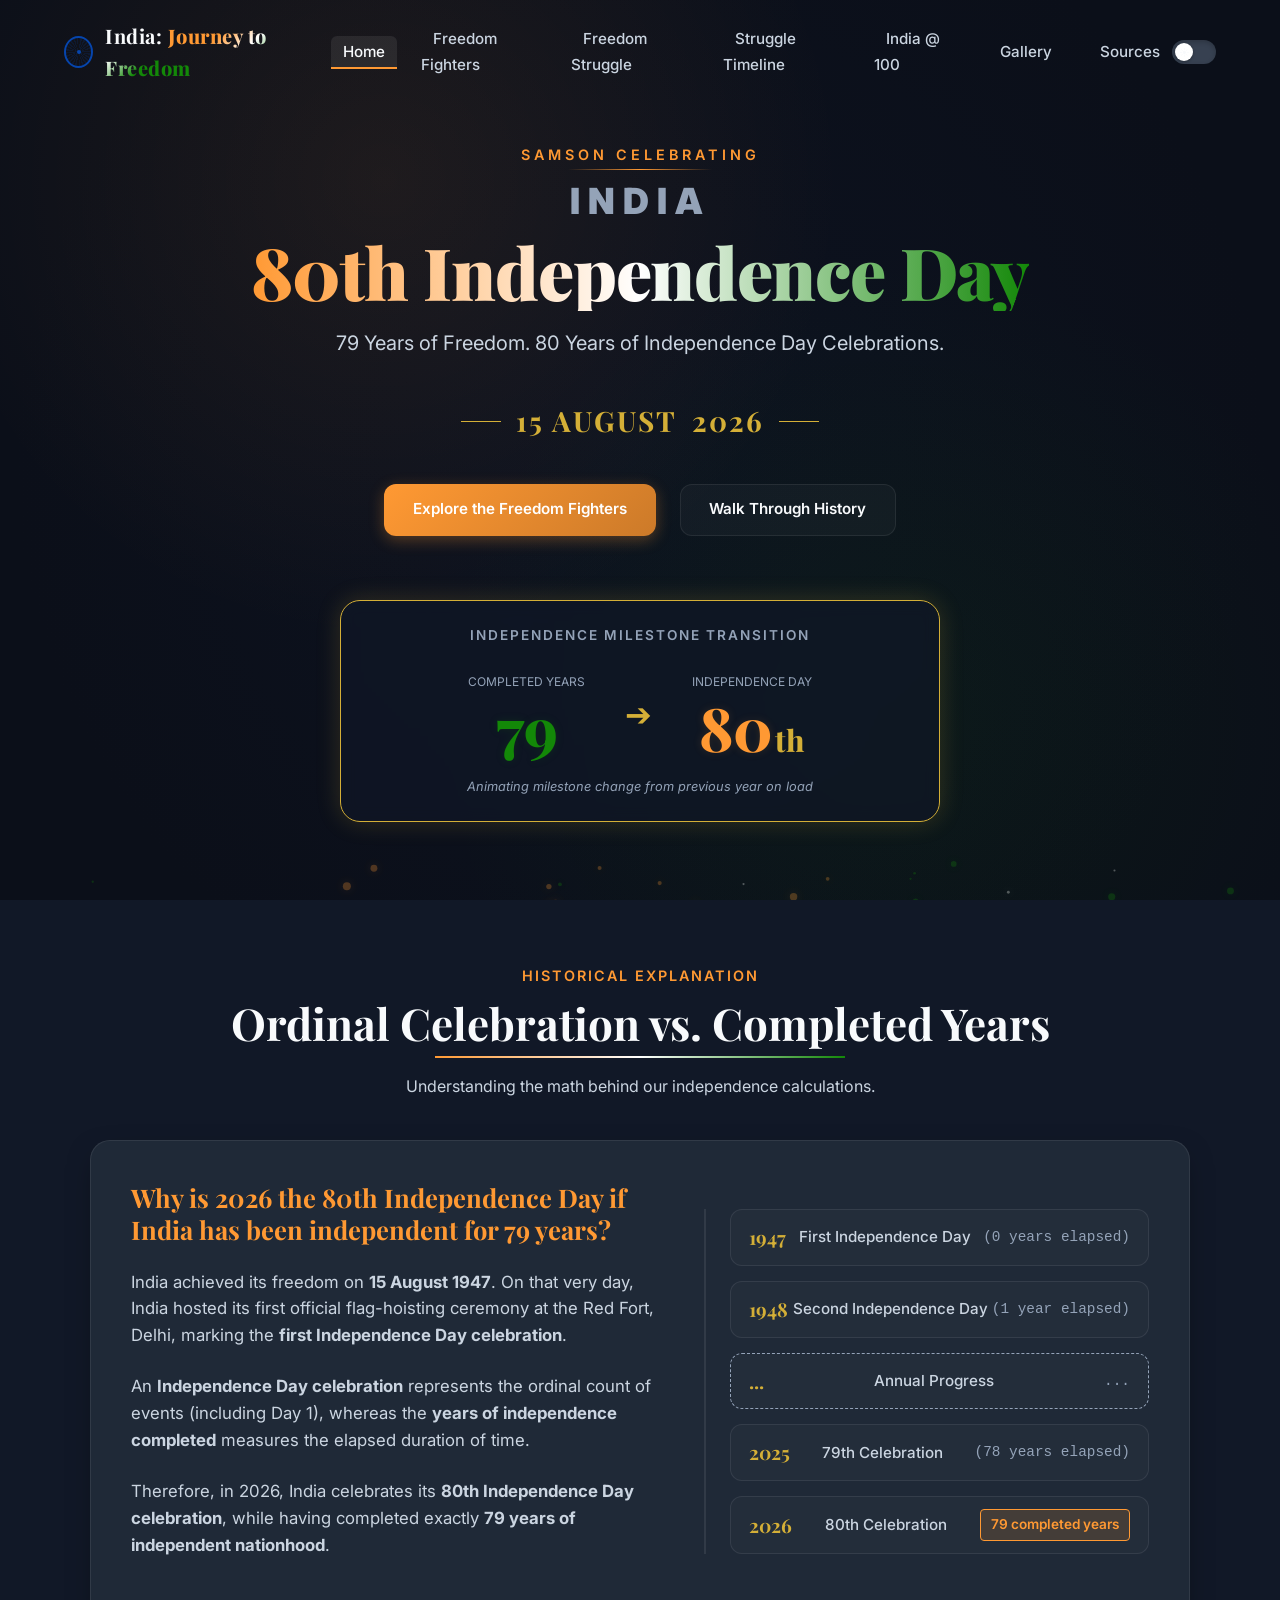
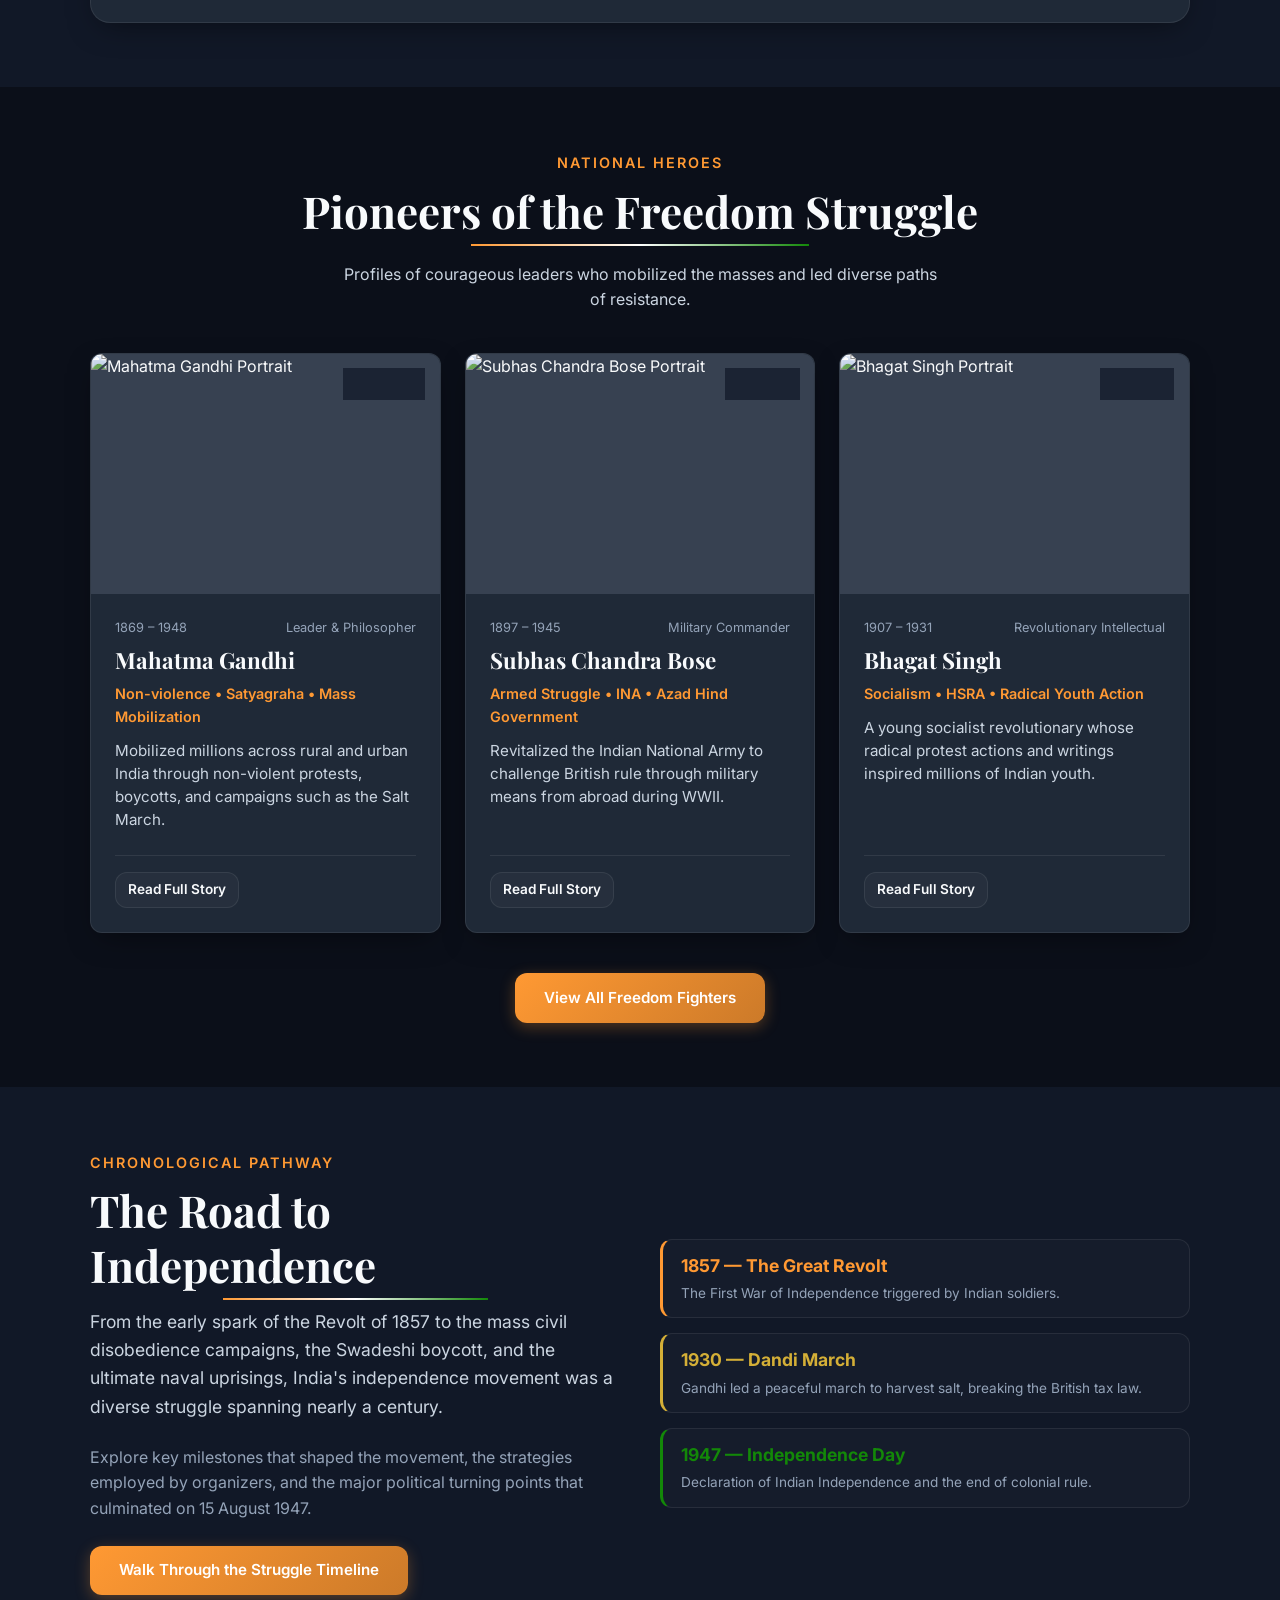
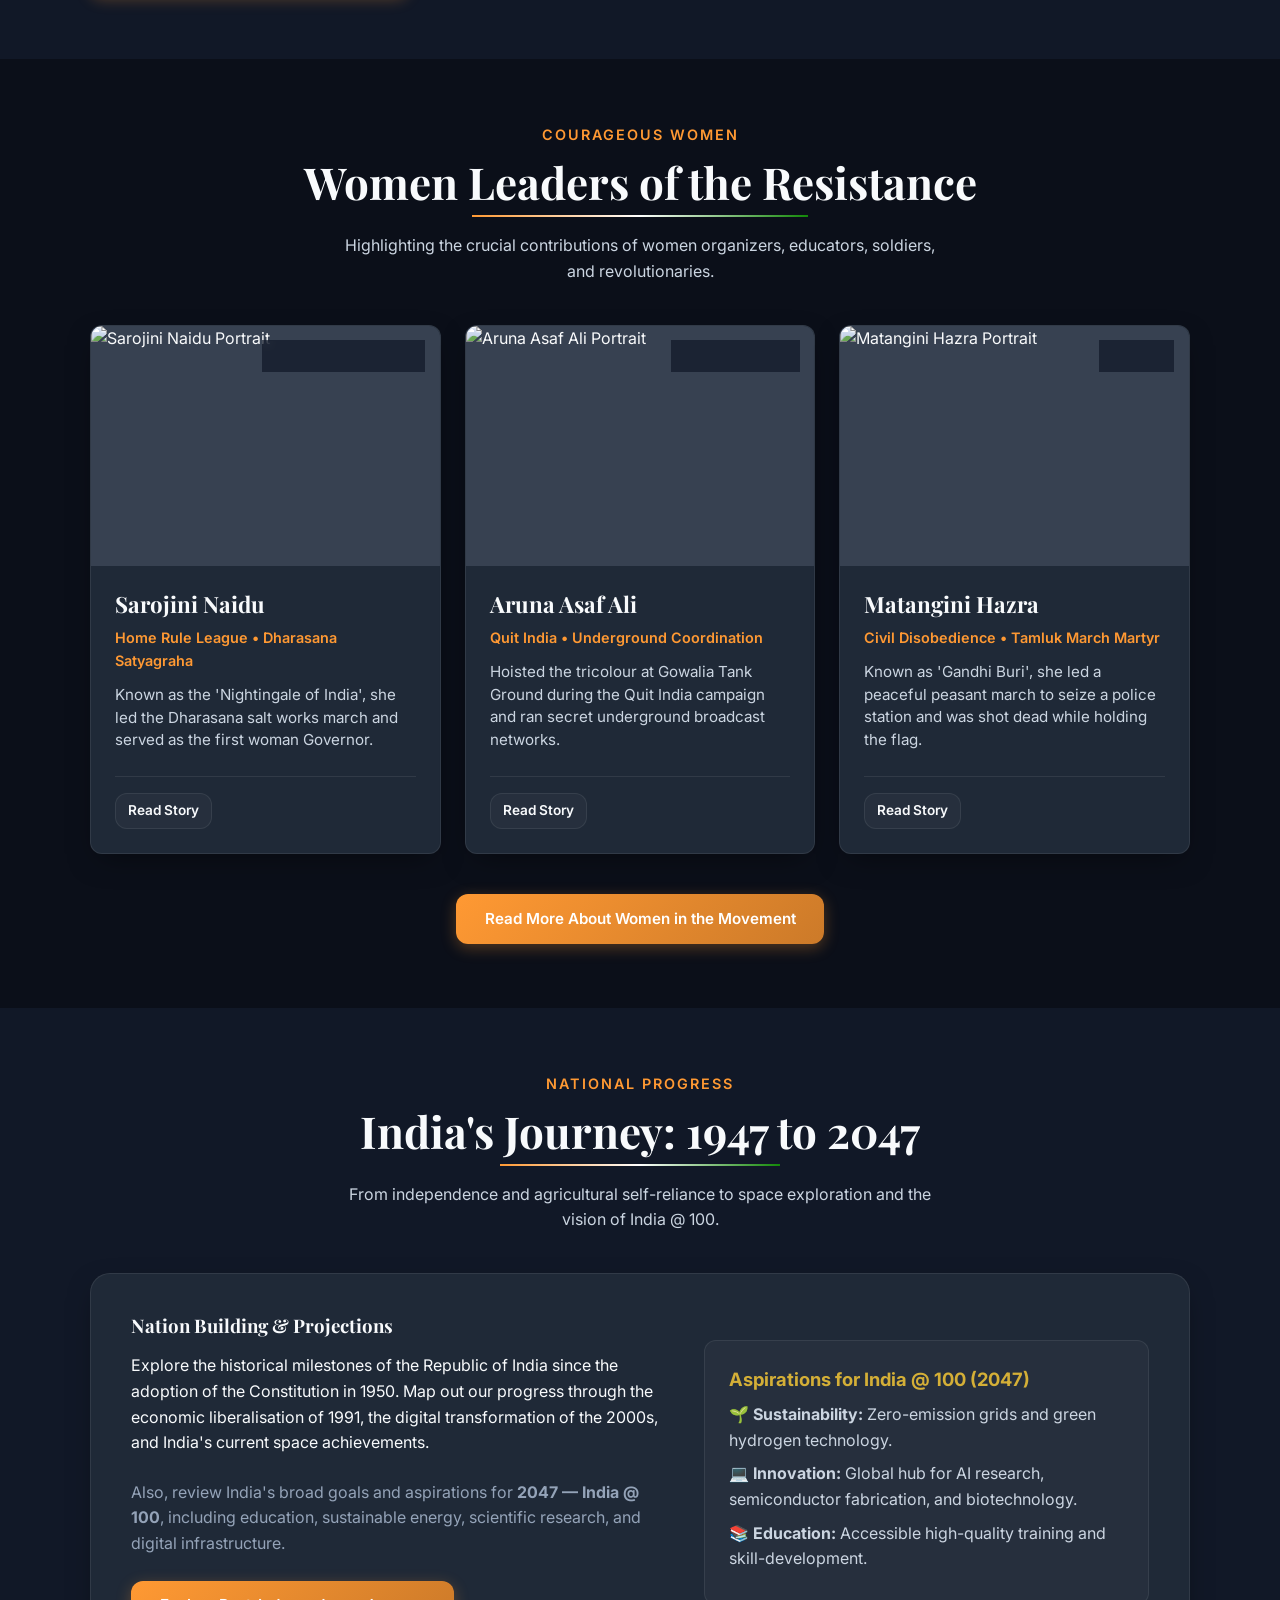
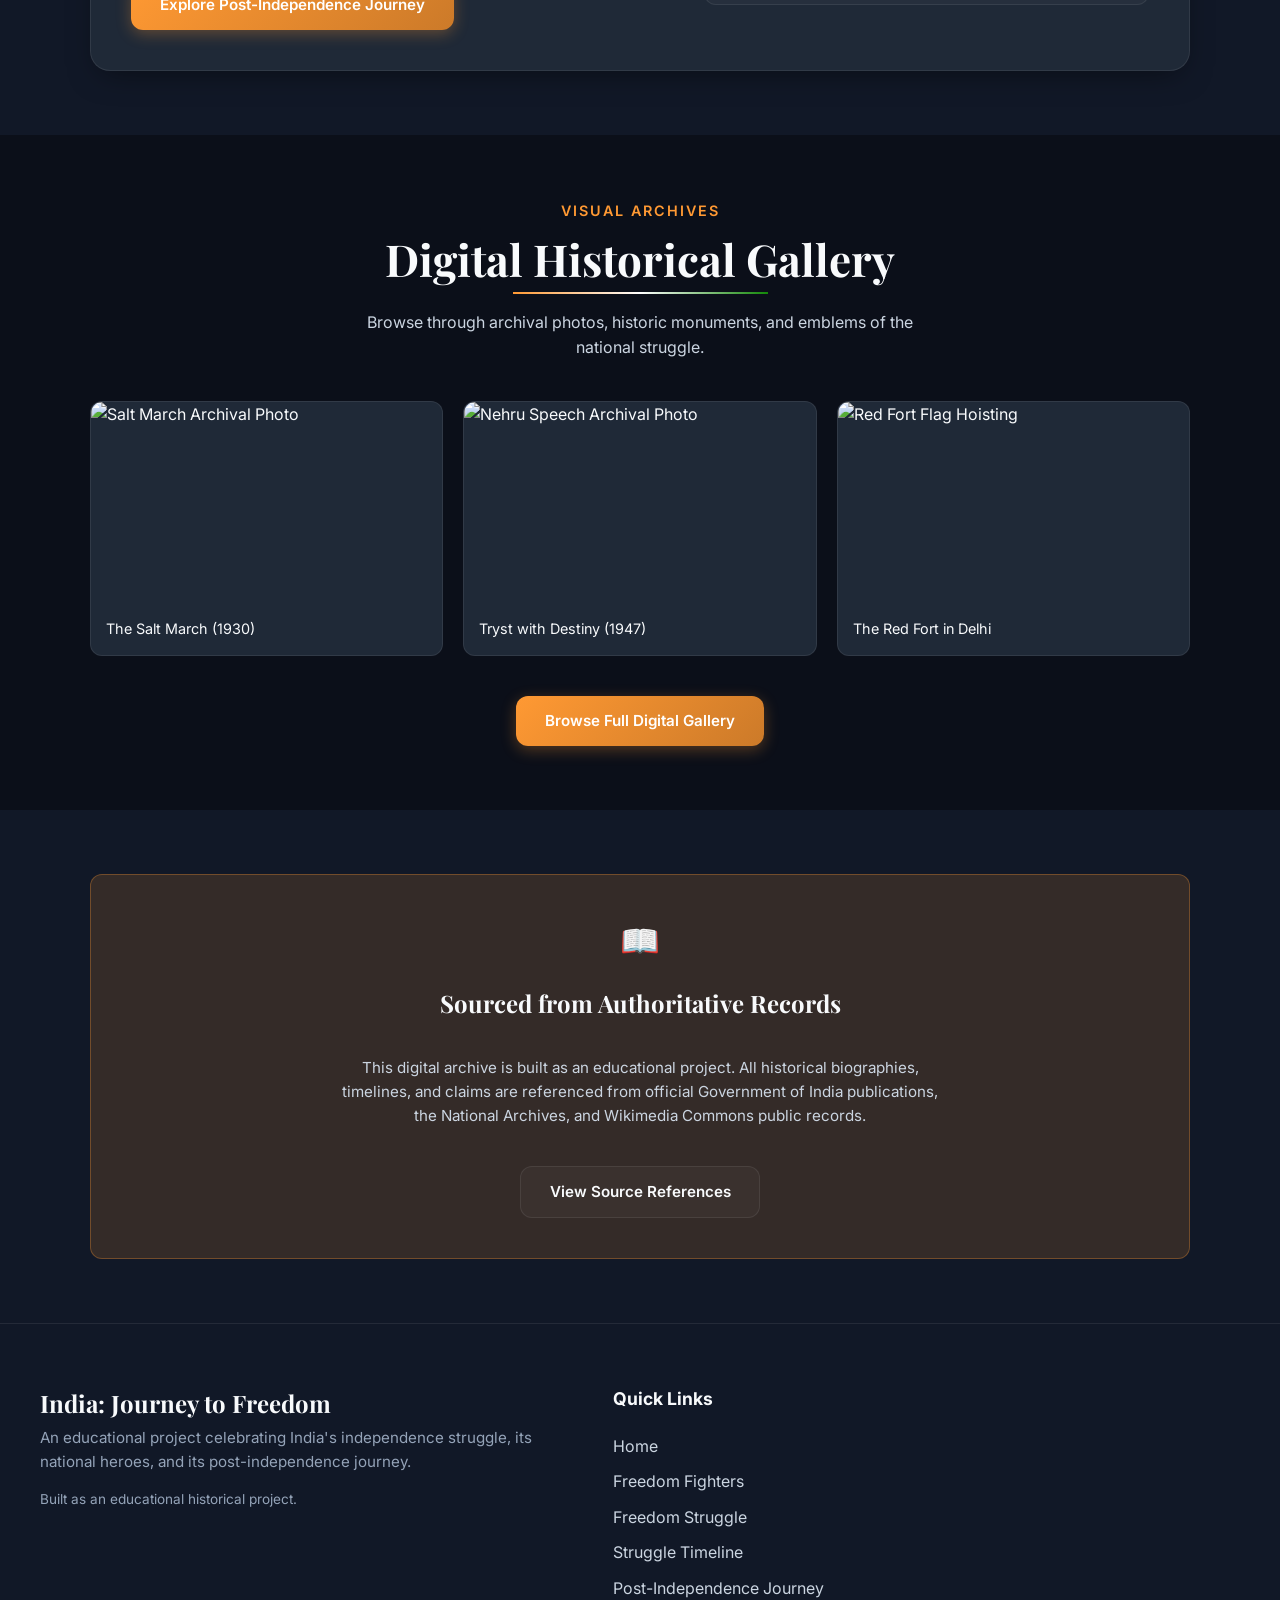
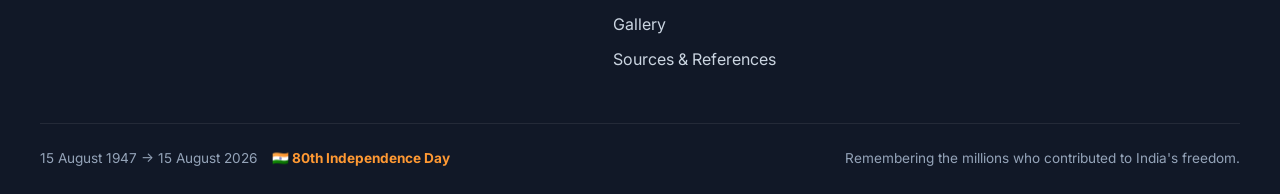
==== index.html @ c6843494 "Add files via upload" ====
<!DOCTYPE html>
<html lang="en">
<head>
  <meta charset="UTF-8">
  <meta name="viewport" content="width=device-width, initial-scale=1.0">
  <meta name="referrer" content="no-referrer">
  <title>India's <span class="dynamic-celebration">80th</span> Independence Day 2026 | Freedom Fighters & Struggle</title>
  <meta name="description" content="Explore India's journey to independence, the freedom fighters who contributed to the movement, major historical events, and India's journey from 1947 to 2026.">
  
  <!-- Open Graph / Facebook -->
  <meta property="og:type" content="website">
  <meta property="og:title" content="India's Journey to Freedom — 80th Independence Day">
  <meta property="og:description" content="An educational historical archive celebrating India's 80th Independence Day and documenting the freedom struggle.">
  <meta property="og:url" content="https://example.com/80th-ind/">
  <meta property="og:image" content="https://upload.wikimedia.org/wikipedia/commons/1/17/Ashoka_Chakra.svg">

  <!-- Twitter -->
  <meta property="twitter:card" content="summary_large_image">
  <meta property="twitter:title" content="India's Journey to Freedom — 80th Independence Day">
  <meta property="twitter:description" content="An educational historical archive celebrating India's 80th Independence Day and documenting the freedom struggle.">

  <!-- Canonical URL Placeholder -->
  <link rel="canonical" href="https://example.com/80th-ind/">

  <!-- Stylesheets -->
  <link rel="stylesheet" href="css/style.css">
  <link rel="stylesheet" href="css/responsive.css">
  
  <!-- Fonts -->
  <link rel="preconnect" href="https://fonts.googleapis.com">
  <link rel="preconnect" href="https://fonts.gstatic.com" crossorigin>
  <link href="https://fonts.googleapis.com/css2?family=Inter:wght@400;500;600;700;800&family=Playfair+Display:ital,wght@0,700;0,800;1,600&display=swap" rel="stylesheet">
</head>
<body>

  <!-- Scroll Progress Indicator -->
  <div id="scroll-progress-bar" aria-hidden="true"></div>

  <!-- Header Navigation -->
  <header id="main-header">
    <div class="nav-container">
      <a href="index.html" class="logo" aria-label="India Journey to Freedom Home">
        <div class="ashoka-chakra-logo" aria-hidden="true"></div>
        <div class="logo-text">India: <span>Journey to Freedom</span></div>
      </a>
      
      <nav aria-label="Primary Navigation">
        <ul class="nav-links">
          <li><a href="index.html" class="active">Home</a></li>
          <li><a href="freedom-fighters.html">Freedom Fighters</a></li>
          <li><a href="freedom-struggle.html">Freedom Struggle</a></li>
          <li><a href="timeline.html">Struggle Timeline</a></li>
          <li><a href="india-journey.html">India @ 100</a></li>
          <li><a href="gallery.html">Gallery</a></li>
          <li><a href="sources.html">Sources</a></li>
        </ul>
      </nav>
      
      <div class="nav-controls">
        <!-- Theme Toggle Button -->
        <button class="theme-toggle-btn" id="theme-toggle" aria-label="Toggle dark/light theme" role="switch" aria-checked="false">
          <div class="theme-toggle-knob" aria-hidden="true">☀️</div>
        </button>
        <!-- Mobile Menu Button -->
        <button class="hamburger-btn" id="mobile-menu-btn" aria-label="Toggle navigation menu" aria-expanded="false" aria-controls="main-navigation">
          ☰
        </button>
      </div>
    </div>
  </header>

  <!-- Hero Section -->
  <section class="hero" aria-labelledby="hero-title-main">
    <canvas id="particle-canvas" aria-hidden="true"></canvas>
    <div class="hero-overlay" aria-hidden="true"></div>
    <div class="hero-content">
      <span class="hero-tag">Samson Celebrating</span>
      <h1 class="hero-title" id="hero-title-main">
        <span class="title-top">INDIA</span>
        <span class="title-accent"><span class="dynamic-celebration">80th</span> Independence Day</span>
      </h1>
      <p class="hero-subtitle">
        <span class="dynamic-completed">79</span> Years of Freedom. <span class="dynamic-celebration-raw">80</span> Years of Independence Day Celebrations.
      </p>
      <div class="hero-date">15 AUGUST <span class="dynamic-year">2026</span></div>
      
      <div class="hero-ctas">
        <a href="freedom-fighters.html" class="btn btn-primary" id="cta-fighters">Explore the Freedom Fighters</a>
        <a href="timeline.html" class="btn btn-secondary" id="cta-history">Walk Through History</a>
      </div>

      <!-- Milestone Transition Effect Card -->
      <div class="transition-container" aria-live="polite">
        <div class="transition-title">Independence Milestone Transition</div>
        <div class="transition-flex">
          <div class="transition-side">
            <span class="transition-label">Completed Years</span>
            <div class="transition-number-wrap">
              <span class="transition-num" id="anim-completed">0</span>
            </div>
          </div>
          <div class="transition-arrow" aria-hidden="true">➔</div>
          <div class="transition-side">
            <span class="transition-label">Independence Day</span>
            <div class="transition-number-wrap">
              <span class="transition-num" id="anim-celebration">0</span><span class="transition-suffix">th</span>
            </div>
          </div>
        </div>
        <p class="transition-desc-small">Animating milestone change from previous year on load</p>
      </div>
    </div>
  </section>

  <!-- 1. Explanation Card Section -->
  <section class="section" aria-labelledby="explanation-title" style="background-color: var(--bg-secondary);">
    <div class="section-container">
      <div class="section-title-wrap">
        <span class="section-subtitle">Historical Explanation</span>
        <h2 class="section-title" id="explanation-title">Ordinal Celebration vs. Completed Years</h2>
        <p class="section-desc">Understanding the math behind our independence calculations.</p>
      </div>

      <div class="explanation-card">
        <div class="explanation-text">
          <h3>Why is <span class="dynamic-year">2026</span> the <span class="dynamic-celebration">80th</span> Independence Day if India has been independent for <span class="dynamic-completed">79</span> years?</h3>
          <p>
            India achieved its freedom on <strong>15 August 1947</strong>. On that very day, India hosted its first official flag-hoisting ceremony at the Red Fort, Delhi, marking the <strong>first Independence Day celebration</strong>.
          </p>
          <p>
            An <strong>Independence Day celebration</strong> represents the ordinal count of events (including Day 1), whereas the <strong>years of independence completed</strong> measures the elapsed duration of time.
          </p>
          <p>
            Therefore, in <span class="dynamic-year">2026</span>, India celebrates its <strong class="text-saffron"><span class="dynamic-celebration">80th</span> Independence Day celebration</strong>, while having completed exactly <strong class="text-green"><span class="dynamic-completed">79</span> years of independent nationhood</strong>.
          </p>
        </div>
        
        <div class="explanation-math-grid" aria-label="Chronology of Year Calculations">
          <div class="math-item">
            <span class="math-year">1947</span>
            <span class="math-label">First Independence Day</span>
            <span class="math-eq">(0 years elapsed)</span>
          </div>
          <div class="math-item">
            <span class="math-year">1948</span>
            <span class="math-label">Second Independence Day</span>
            <span class="math-eq">(1 year elapsed)</span>
          </div>
          <div class="math-item" style="border-style: dashed; border-color: var(--text-muted); opacity: 0.7;">
            <span class="math-year">...</span>
            <span class="math-label">Annual Progress</span>
            <span class="math-eq">...</span>
          </div>
          <div class="math-item">
            <span class="math-year">2025</span>
            <span class="math-label">79th Celebration</span>
            <span class="math-eq">(78 years elapsed)</span>
          </div>
          <div class="math-item">
            <span class="math-year">2026</span>
            <span class="math-label">80th Celebration</span>
            <span class="dynamic-calc-badge"><span class="dynamic-completed">79</span> completed years</span>
          </div>
        </div>
      </div>
    </div>
  </section>

  <!-- 2. Freedom Fighters Preview Section -->
  <section class="section" aria-labelledby="fighters-preview-title">
    <div class="section-container">
      <div class="section-title-wrap">
        <span class="section-subtitle">National Heroes</span>
        <h2 class="section-title" id="fighters-preview-title">Pioneers of the Freedom Struggle</h2>
        <p class="section-desc">Profiles of courageous leaders who mobilized the masses and led diverse paths of resistance.</p>
      </div>

      <!-- Preview Grid (Mahatma Gandhi, Subhas Chandra Bose, Bhagat Singh) -->
      <div class="card-grid">
        <!-- Gandhi Card -->
        <article class="card">
          <div class="card-img-wrap">
            <img src="https://upload.wikimedia.org/wikipedia/commons/7/7a/Mahatma-Gandhi%2C_studio%2C_1931.jpg?utm_source=en.wikipedia.org&utm_campaign=index&utm_content=original" alt="Mahatma Gandhi Portrait" loading="lazy">
            <span class="card-tag">Gujarat</span>
          </div>
          <div class="card-content">
            <div class="card-meta">
              <span>1869 – 1948</span>
              <span>Leader & Philosopher</span>
            </div>
            <h3 class="card-title">Mahatma Gandhi</h3>
            <p class="card-subtitle">Non-violence • Satyagraha • Mass Mobilization</p>
            <p class="card-desc">Mobilized millions across rural and urban India through non-violent protests, boycotts, and campaigns such as the Salt March.</p>
            <div class="card-footer">
              <a href="fighter.html?id=gandhi" class="btn btn-secondary btn-sm" style="padding: 6px 12px; font-size: 0.85rem;">Read Full Story</a>
            </div>
          </div>
        </article>

        <!-- Bose Card -->
        <article class="card">
          <div class="card-img-wrap">
            <img src="https://encrypted-tbn0.gstatic.com/images?q=tbn:ANd9GcSaUyXvf30KFl15D0YsRpl23P_2MS4oAPaO0d-OEcx_xi10UNil_nHmlcv_7uPgtLvsY2NhSl8flU5HBBfhnBUhp1iqrZgl7oCkh0WMaRo&s=10" alt="Subhas Chandra Bose Portrait" loading="lazy">
            <span class="card-tag">Bengal</span>
          </div>
          <div class="card-content">
            <div class="card-meta">
              <span>1897 – 1945</span>
              <span>Military Commander</span>
            </div>
            <h3 class="card-title">Subhas Chandra Bose</h3>
            <p class="card-subtitle">Armed Struggle • INA • Azad Hind Government</p>
            <p class="card-desc">Revitalized the Indian National Army to challenge British rule through military means from abroad during WWII.</p>
            <div class="card-footer">
              <a href="fighter.html?id=bose" class="btn btn-secondary btn-sm" style="padding: 6px 12px; font-size: 0.85rem;">Read Full Story</a>
            </div>
          </div>
        </article>

        <!-- Bhagat Singh Card -->
        <article class="card">
          <div class="card-img-wrap">
            <img src="https://encrypted-tbn0.gstatic.com/images?q=tbn:ANd9GcRMWldBGcaatviofrQvulOahMhIdPRR6J-as4TDVIXviTsXvBUWVPmsfaicOvOPbgSPV-0XeiahXkshyOqTLFAMrdN6tW57rWNAJS76Jw&s=10" alt="Bhagat Singh Portrait" loading="lazy">
            <span class="card-tag">Punjab</span>
          </div>
          <div class="card-content">
            <div class="card-meta">
              <span>1907 – 1931</span>
              <span>Revolutionary Intellectual</span>
            </div>
            <h3 class="card-title">Bhagat Singh</h3>
            <p class="card-subtitle">Socialism • HSRA • Radical Youth Action</p>
            <p class="card-desc">A young socialist revolutionary whose radical protest actions and writings inspired millions of Indian youth.</p>
            <div class="card-footer">
              <a href="fighter.html?id=bhagat-singh" class="btn btn-secondary btn-sm" style="padding: 6px 12px; font-size: 0.85rem;">Read Full Story</a>
            </div>
          </div>
        </article>
      </div>

      <div style="text-align: center; margin-top: var(--spacing-lg);">
        <a href="freedom-fighters.html" class="btn btn-primary">View All Freedom Fighters</a>
      </div>
    </div>
  </section>

  <!-- 3. Freedom Struggle Timeline Preview Section -->
  <section class="section" aria-labelledby="struggle-preview-title" style="background-color: var(--bg-secondary);">
    <div class="section-container" style="display: grid; grid-template-columns: 1fr 1fr; gap: var(--spacing-lg); align-items: center;">
      <div>
        <span class="section-subtitle">Chronological Pathway</span>
        <h2 class="section-title" id="struggle-preview-title" style="margin-bottom: var(--spacing-sm);">The Road to Independence</h2>
        <p style="font-size: 1.1rem; color: var(--text-secondary); margin-bottom: var(--spacing-md);">
          From the early spark of the Revolt of 1857 to the mass civil disobedience campaigns, the Swadeshi boycott, and the ultimate naval uprisings, India's independence movement was a diverse struggle spanning nearly a century.
        </p>
        <p style="color: var(--text-muted); margin-bottom: var(--spacing-md);">
          Explore key milestones that shaped the movement, the strategies employed by organizers, and the major political turning points that culminated on 15 August 1947.
        </p>
        <a href="timeline.html" class="btn btn-primary">Walk Through the Struggle Timeline</a>
      </div>
      
      <!-- Timeline Snippet Cards -->
      <div style="display: flex; flex-direction: column; gap: 15px;">
        <div class="math-item" style="border-left: 3px solid var(--saffron);">
          <div>
            <strong style="color: var(--saffron); font-size: 1.1rem; display:block;">1857 — The Great Revolt</strong>
            <span style="font-size: 0.85rem; color: var(--text-muted);">The First War of Independence triggered by Indian soldiers.</span>
          </div>
        </div>
        <div class="math-item" style="border-left: 3px solid var(--gold);">
          <div>
            <strong style="color: var(--gold); font-size: 1.1rem; display:block;">1930 — Dandi March</strong>
            <span style="font-size: 0.85rem; color: var(--text-muted);">Gandhi led a peaceful march to harvest salt, breaking the British tax law.</span>
          </div>
        </div>
        <div class="math-item" style="border-left: 3px solid var(--green);">
          <div>
            <strong style="color: var(--green); font-size: 1.1rem; display:block;">1947 — Independence Day</strong>
            <span style="font-size: 0.85rem; color: var(--text-muted);">Declaration of Indian Independence and the end of colonial rule.</span>
          </div>
        </div>
      </div>
    </div>
  </section>

  <!-- 4. Women in Freedom Movement Section -->
  <section class="section" aria-labelledby="women-preview-title">
    <div class="section-container">
      <div class="section-title-wrap">
        <span class="section-subtitle">Courageous Women</span>
        <h2 class="section-title" id="women-preview-title">Women Leaders of the Resistance</h2>
        <p class="section-desc">Highlighting the crucial contributions of women organizers, educators, soldiers, and revolutionaries.</p>
      </div>

      <div class="card-grid">
        <article class="card">
          <div class="card-img-wrap">
            <img src="https://upload.wikimedia.org/wikipedia/commons/e/eb/Sarojini_Naidu_1947.jpg" alt="Sarojini Naidu Portrait" loading="lazy">
            <span class="card-tag">Andhra/Telangana</span>
          </div>
          <div class="card-content">
            <h3 class="card-title">Sarojini Naidu</h3>
            <p class="card-subtitle">Home Rule League • Dharasana Satyagraha</p>
            <p class="card-desc">Known as the 'Nightingale of India', she led the Dharasana salt works march and served as the first woman Governor.</p>
            <div class="card-footer">
              <a href="fighter.html?id=naidu" class="btn btn-secondary btn-sm" style="padding: 6px 12px; font-size: 0.85rem;">Read Story</a>
            </div>
          </div>
        </article>

        <article class="card">
          <div class="card-img-wrap">
            <img src="https://upload.wikimedia.org/wikipedia/commons/a/af/Aruna_Asaf_Ali.png" alt="Aruna Asaf Ali Portrait" loading="lazy">
            <span class="card-tag">Haryana/Delhi</span>
          </div>
          <div class="card-content">
            <h3 class="card-title">Aruna Asaf Ali</h3>
            <p class="card-subtitle">Quit India • Underground Coordination</p>
            <p class="card-desc">Hoisted the tricolour at Gowalia Tank Ground during the Quit India campaign and ran secret underground broadcast networks.</p>
            <div class="card-footer">
              <a href="fighter.html?id=ali" class="btn btn-secondary btn-sm" style="padding: 6px 12px; font-size: 0.85rem;">Read Story</a>
            </div>
          </div>
        </article>

        <article class="card">
          <div class="card-img-wrap">
            <img src="https://upload.wikimedia.org/wikipedia/commons/b/b3/Matangini_Hazra.jpg" alt="Matangini Hazra Portrait" loading="lazy">
            <span class="card-tag">Bengal</span>
          </div>
          <div class="card-content">
            <h3 class="card-title">Matangini Hazra</h3>
            <p class="card-subtitle">Civil Disobedience • Tamluk March Martyr</p>
            <p class="card-desc">Known as 'Gandhi Buri', she led a peaceful peasant march to seize a police station and was shot dead while holding the flag.</p>
            <div class="card-footer">
              <a href="fighter.html?id=hazra" class="btn btn-secondary btn-sm" style="padding: 6px 12px; font-size: 0.85rem;">Read Story</a>
            </div>
          </div>
        </article>
      </div>
      
      <div style="text-align: center; margin-top: var(--spacing-lg);">
        <a href="freedom-struggle.html#women-section" class="btn btn-primary">Read More About Women in the Movement</a>
      </div>
    </div>
  </section>

  <!-- 5. 1947 -> 2026 Journey & 2047 Vision Preview Section -->
  <section class="section" aria-labelledby="journey-preview-title" style="background-color: var(--bg-secondary);">
    <div class="section-container">
      <div class="section-title-wrap">
        <span class="section-subtitle">National Progress</span>
        <h2 class="section-title" id="journey-preview-title">India's Journey: 1947 to 2047</h2>
        <p class="section-desc">From independence and agricultural self-reliance to space exploration and the vision of India @ 100.</p>
      </div>

      <div class="explanation-card">
        <div>
          <h3>Nation Building & Projections</h3>
          <p style="margin-bottom: var(--spacing-md);">
            Explore the historical milestones of the Republic of India since the adoption of the Constitution in 1950. Map out our progress through the economic liberalisation of 1991, the digital transformation of the 2000s, and India's current space achievements.
          </p>
          <p style="margin-bottom: var(--spacing-md); color: var(--text-muted);">
            Also, review India's broad goals and aspirations for <strong>2047 — India @ 100</strong>, including education, sustainable energy, scientific research, and digital infrastructure.
          </p>
          <a href="india-journey.html" class="btn btn-primary">Explore Post-Independence Journey</a>
        </div>
        <div style="background-color: rgba(255,255,255,0.03); border: 1px solid var(--border-color); border-radius: var(--border-radius-md); padding: var(--spacing-md);">
          <strong style="color: var(--gold); font-size: 1.15rem; display:block; margin-bottom: 8px;">Aspirations for India @ 100 (2047)</strong>
          <ul style="list-style: none; padding-left: 0;">
            <li style="margin-bottom: 8px; color: var(--text-secondary);">🌱 <strong>Sustainability:</strong> Zero-emission grids and green hydrogen technology.</li>
            <li style="margin-bottom: 8px; color: var(--text-secondary);">💻 <strong>Innovation:</strong> Global hub for AI research, semiconductor fabrication, and biotechnology.</li>
            <li style="margin-bottom: 8px; color: var(--text-secondary);">📚 <strong>Education:</strong> Accessible high-quality training and skill-development.</li>
          </ul>
        </div>
      </div>
    </div>
  </section>

  <!-- 6. Gallery Preview Section -->
  <section class="section" aria-labelledby="gallery-preview-title-text">
    <div class="section-container">
      <div class="section-title-wrap">
        <span class="section-subtitle">Visual Archives</span>
        <h2 class="section-title" id="gallery-preview-title-text">Digital Historical Gallery</h2>
        <p class="section-desc">Browse through archival photos, historic monuments, and emblems of the national struggle.</p>
      </div>

      <div style="display:grid; grid-template-columns: repeat(auto-fill, minmax(280px, 1fr)); gap: 20px; margin-top: var(--spacing-md);">
        <div style="background-color: var(--surface-primary); border-radius:var(--border-radius-md); overflow:hidden; border:1px solid var(--border-color);">
          <img src="https://upload.wikimedia.org/wikipedia/commons/4/4e/Gandhi_salt_march.jpg" alt="Salt March Archival Photo" style="width:100%; height:200px; object-fit:cover;">
          <div style="padding:15px; font-size:0.9rem;">The Salt March (1930)</div>
        </div>
        <div style="background-color: var(--surface-primary); border-radius:var(--border-radius-md); overflow:hidden; border:1px solid var(--border-color);">
          <img src="https://upload.wikimedia.org/wikipedia/commons/8/88/Jawaharlal_Nehru_delivering_his_Tryst_with_Destiny_speech.jpg" alt="Nehru Speech Archival Photo" style="width:100%; height:200px; object-fit:cover;">
          <div style="padding:15px; font-size:0.9rem;">Tryst with Destiny (1947)</div>
        </div>
        <div style="background-color: var(--surface-primary); border-radius:var(--border-radius-md); overflow:hidden; border:1px solid var(--border-color);">
          <img src="https://upload.wikimedia.org/wikipedia/commons/e/e0/Red_Fort_Delhi.jpg" alt="Red Fort Flag Hoisting" style="width:100%; height:200px; object-fit:cover;">
          <div style="padding:15px; font-size:0.9rem;">The Red Fort in Delhi</div>
        </div>
      </div>
      
      <div style="text-align: center; margin-top: var(--spacing-lg);">
        <a href="gallery.html" class="btn btn-primary">Browse Full Digital Gallery</a>
      </div>
    </div>
  </section>

  <!-- 7. Sources Preview Section -->
  <section class="section" aria-labelledby="sources-preview-title" style="background-color: var(--bg-secondary);">
    <div class="section-container">
      <div class="disclaimer-card" style="margin-bottom:0; flex-direction:column; align-items:center; text-align:center; padding: 2.5rem;">
        <span style="font-size:2rem; color:var(--gold);">📖</span>
        <h3 id="sources-preview-title" style="margin-top:10px; font-family:var(--font-serif); font-size:1.5rem; color: var(--text-primary);">Sourced from Authoritative Records</h3>
        <p style="max-width: 600px; margin: 10px auto; color: var(--text-secondary);">
          This digital archive is built as an educational project. All historical biographies, timelines, and claims are referenced from official Government of India publications, the National Archives, and Wikimedia Commons public records.
        </p>
        <a href="sources.html" class="btn btn-secondary btn-sm" style="margin-top:15px;">View Source References</a>
      </div>
    </div>
  </section>

  <!-- Footer -->
  <footer>
    <div class="footer-grid">
      <div class="footer-brand">
        <h4>India: Journey to Freedom</h4>
        <p>An educational project celebrating India's independence struggle, its national heroes, and its post-independence journey.</p>
        <p style="margin-top: 15px; font-size:0.85rem; color:var(--text-muted);">Built as an educational historical project.</p>
      </div>
      
      <div class="footer-links">
        <h5>Quick Links</h5>
        <ul>
          <li><a href="index.html">Home</a></li>
          <li><a href="freedom-fighters.html">Freedom Fighters</a></li>
          <li><a href="freedom-struggle.html">Freedom Struggle</a></li>
          <li><a href="timeline.html">Struggle Timeline</a></li>
          <li><a href="india-journey.html">Post-Independence Journey</a></li>
          <li><a href="gallery.html">Gallery</a></li>
          <li><a href="sources.html">Sources & References</a></li>
        </ul>
      </div>
      
      <!-- Share features removed -->
    </div>
    
    <div class="footer-details">
      <div class="footer-year-calc">
        <span>15 August 1947 → 15 August <span class="dynamic-year">2026</span></span>
        <span style="color:var(--saffron); font-weight:700;">🇮🇳 <span class="dynamic-celebration">80th</span> Independence Day</span>
      </div>
      <div>
        Remembering the millions who contributed to India's freedom.
      </div>
    </div>
  </footer>

  <!-- Back to Top Button -->
  <button class="back-to-top" aria-label="Scroll back to top" id="back-to-top-btn">
    ▲
  </button>

  <!-- Scripts -->
  <script src="js/main.js"></script>
  <script src="js/home.js"></script>
</body>
</html>
---- css/style.css ----
/* 
   INDIA: JOURNEY TO FREEDOM - 80TH INDEPENDENCE DAY
   MAIN STYLESHEET (css/style.css)
*/

/* --- 1. DESIGN SYSTEM & VARIABLES --- */
:root {
  /* Colors - Dark Mode (Default) */
  --bg-primary: #0b0f19;
  --bg-secondary: #111827;
  --surface-primary: #1f2937;
  --surface-secondary: #374151;
  --border-color: rgba(255, 255, 255, 0.08);
  
  --text-primary: #f8fafc;
  --text-secondary: #cbd5e1;
  --text-muted: #94a3b8;
  
  /* Indian Tricolour Palette (Premium & Harmonious) */
  --saffron: #ff9933;
  --saffron-glow: rgba(255, 153, 51, 0.15);
  --saffron-dark: #cc7a29;
  --green: #138808;
  --green-glow: rgba(19, 136, 8, 0.15);
  --green-dark: #0f6e06;
  --chakra-navy: #000080;
  --chakra-blue: #0645ad;
  --gold: #d4af37;
  --gold-glow: rgba(212, 175, 55, 0.2);
  
  /* Typography */
  --font-sans: 'Inter', system-ui, -apple-system, sans-serif;
  --font-serif: 'Playfair Display', Georgia, Garamond, serif;
  
  /* Spacing */
  --spacing-xs: 0.5rem;
  --spacing-sm: 1rem;
  --spacing-md: 1.5rem;
  --spacing-lg: 2.5rem;
  --spacing-xl: 4rem;
  
  /* Miscellaneous */
  --border-radius-sm: 6px;
  --border-radius-md: 12px;
  --border-radius-lg: 20px;
  --transition-normal: all 0.3s cubic-bezier(0.4, 0, 0.2, 1);
  --transition-slow: all 0.6s cubic-bezier(0.4, 0, 0.2, 1);
  --box-shadow: 0 10px 30px -10px rgba(0, 0, 0, 0.5);
  --glass-bg: rgba(17, 24, 39, 0.7);
  --glass-border: rgba(255, 255, 255, 0.08);
  
  /* Scroll Progress */
  --scroll-progress: 0%;
}

/* Light Theme Overrides */
body.light-theme {
  --bg-primary: #fcfaf2; /* Warm historical parchment/cream */
  --bg-secondary: #f4efdf;
  --surface-primary: #ffffff;
  --surface-secondary: #eae4d3;
  --border-color: rgba(0, 0, 0, 0.08);
  
  --text-primary: #0f172a;
  --text-secondary: #334155;
  --text-muted: #64748b;
  
  --saffron-glow: rgba(255, 153, 51, 0.1);
  --green-glow: rgba(19, 136, 8, 0.1);
  --glass-bg: rgba(252, 250, 242, 0.85);
  --glass-border: rgba(0, 0, 0, 0.06);
  --box-shadow: 0 10px 35px -15px rgba(12, 18, 30, 0.15);
}

/* --- 2. BASE RESET & ACCESSIBILITY --- */
*, *::before, *::after {
  box-sizing: border-box;
  margin: 0;
  padding: 0;
}

html {
  font-size: 16px;
  scroll-behavior: smooth;
  -webkit-font-smoothing: antialiased;
}

body {
  background-color: var(--bg-primary);
  color: var(--text-primary);
  font-family: var(--font-sans);
  line-height: 1.6;
  overflow-x: hidden;
  transition: background-color var(--transition-normal), color var(--transition-normal);
}

h1, h2, h3, h4, h5, h6 {
  font-family: var(--font-serif);
  font-weight: 700;
  line-height: 1.25;
  margin-bottom: var(--spacing-sm);
  color: var(--text-primary);
}

a {
  color: inherit;
  text-decoration: none;
  transition: var(--transition-normal);
}

button, input, select, textarea {
  font-family: inherit;
  font-size: inherit;
  color: inherit;
  background: none;
  border: none;
  outline: none;
}

img {
  max-width: 100%;
  height: auto;
  display: block;
}

/* Screen reader only utility class */
.sr-only {
  position: absolute;
  width: 1px;
  height: 1px;
  padding: 0;
  margin: -1px;
  overflow: hidden;
  clip: rect(0, 0, 0, 0);
  border: 0;
}

/* Interactive focus states for accessibility */
*:focus-visible {
  outline: 3px solid var(--saffron);
  outline-offset: 4px;
}

/* --- 3. DYNAMIC ELEMENTS & PARTICLES --- */
#scroll-progress-bar {
  position: fixed;
  top: 0;
  left: 0;
  width: var(--scroll-progress);
  height: 4px;
  background: linear-gradient(to right, var(--saffron), #ffffff, var(--green));
  z-index: 1000;
  transition: width 0.1s ease-out;
}

#particle-canvas {
  position: absolute;
  top: 0;
  left: 0;
  width: 100%;
  height: 100%;
  z-index: 1;
  pointer-events: none;
  opacity: 0.6;
}

/* --- 4. NAVIGATION BAR --- */
header {
  position: fixed;
  top: 0;
  left: 0;
  width: 100%;
  z-index: 999;
  transition: var(--transition-normal);
}

header.scrolled {
  background-color: var(--glass-bg);
  backdrop-filter: blur(12px);
  -webkit-backdrop-filter: blur(12px);
  border-bottom: 1px solid var(--glass-border);
  box-shadow: var(--box-shadow);
}

.nav-container {
  max-width: 1200px;
  margin: 0 auto;
  padding: 1.25rem var(--spacing-md);
  display: flex;
  justify-content: space-between;
  align-items: center;
}

.logo {
  display: flex;
  align-items: center;
  gap: 12px;
  font-family: var(--font-serif);
  font-size: 1.25rem;
  font-weight: 700;
  letter-spacing: 0.5px;
}

.ashoka-chakra-logo {
  width: 32px;
  height: 32px;
  border-radius: 50%;
  border: 2px solid var(--chakra-blue);
  position: relative;
  animation: rotateChakra 20s linear infinite;
}

.ashoka-chakra-logo::before {
  content: '';
  position: absolute;
  top: 50%;
  left: 50%;
  width: 4px;
  height: 4px;
  background: var(--chakra-blue);
  border-radius: 50%;
  transform: translate(-50%, -50%);
}

/* Draw some spikes using CSS for the logo chakra */
.ashoka-chakra-logo::after {
  content: '';
  position: absolute;
  top: 0;
  left: 0;
  width: 100%;
  height: 100%;
  border-radius: 50%;
  background: repeating-conic-gradient(from 0deg, transparent 0deg 7.5deg, var(--chakra-blue) 7.5deg 15deg);
  opacity: 0.15;
}

.logo-text span {
  background: linear-gradient(135deg, var(--saffron) 30%, #ffffff 50%, var(--green) 70%);
  background-clip: text;
  -webkit-background-clip: text;
  -webkit-text-fill-color: transparent;
  font-weight: 800;
}

body.light-theme .logo-text span {
  background: linear-gradient(135deg, var(--saffron-dark) 30%, var(--chakra-blue) 50%, var(--green-dark) 70%);
  background-clip: text;
  -webkit-background-clip: text;
  -webkit-text-fill-color: transparent;
}

.nav-links {
  display: flex;
  align-items: center;
  gap: var(--spacing-md);
  list-style: none;
}

.nav-links a {
  font-size: 0.95rem;
  font-weight: 500;
  padding: 6px 12px;
  border-radius: var(--border-radius-sm);
  color: var(--text-secondary);
}

.nav-links a:hover, 
.nav-links a.active {
  color: var(--text-primary);
  background-color: var(--border-color);
}

.nav-links a.active {
  border-bottom: 2px solid var(--saffron);
  border-radius: var(--border-radius-sm) var(--border-radius-sm) 0 0;
}

.nav-controls {
  display: flex;
  align-items: center;
  gap: 15px;
}

/* Theme Toggle Button styling */
.theme-toggle-btn {
  width: 44px;
  height: 24px;
  background-color: var(--surface-secondary);
  border-radius: 12px;
  position: relative;
  cursor: pointer;
  box-shadow: inset 0 2px 5px rgba(0,0,0,0.2);
  transition: background-color var(--transition-normal);
}

.theme-toggle-knob {
  width: 18px;
  height: 18px;
  background-color: #fff;
  border-radius: 50%;
  position: absolute;
  top: 3px;
  left: 3px;
  transition: transform var(--transition-normal);
  box-shadow: 0 1px 3px rgba(0,0,0,0.3);
  display: flex;
  align-items: center;
  justify-content: center;
  font-size: 10px;
}

body.light-theme .theme-toggle-btn {
  background-color: var(--saffron);
}

body.light-theme .theme-toggle-knob {
  transform: translateX(20px);
}

.hamburger-btn {
  display: none;
  font-size: 1.5rem;
  cursor: pointer;
  padding: 5px;
  z-index: 1001;
  color: var(--text-primary);
}

/* --- 5. HERO SECTION --- */
.hero {
  position: relative;
  min-height: 100vh;
  display: flex;
  align-items: center;
  justify-content: center;
  padding: 8rem var(--spacing-md) 4rem var(--spacing-md);
  text-align: center;
  background: radial-gradient(circle at center, rgba(15, 23, 42, 0.4) 0%, rgba(11, 15, 25, 0.95) 80%);
  overflow: hidden;
}

body.light-theme .hero {
  background: radial-gradient(circle at center, rgba(244, 239, 223, 0.5) 0%, rgba(252, 250, 242, 0.95) 80%);
}

.hero-overlay {
  position: absolute;
  top: 0;
  left: 0;
  width: 100%;
  height: 100%;
  background: radial-gradient(circle at 30% 20%, rgba(255, 153, 51, 0.08) 0%, transparent 40%),
              radial-gradient(circle at 70% 80%, rgba(19, 136, 8, 0.08) 0%, transparent 40%);
  pointer-events: none;
  z-index: 2;
}

.hero-content {
  position: relative;
  z-index: 3;
  max-width: 900px;
  margin: 0 auto;
}

.hero-tag {
  font-size: 0.9rem;
  text-transform: uppercase;
  letter-spacing: 4px;
  color: var(--saffron);
  margin-bottom: var(--spacing-sm);
  font-weight: 600;
  display: inline-block;
  position: relative;
}

.hero-tag::after {
  content: '';
  position: absolute;
  bottom: -4px;
  left: 20%;
  width: 60%;
  height: 1px;
  background: linear-gradient(to right, transparent, var(--saffron), transparent);
}

.hero-title {
  font-size: clamp(2.5rem, 8vw, 4.5rem);
  font-weight: 900;
  line-height: 1.1;
  letter-spacing: -1px;
  margin-bottom: var(--spacing-sm);
  font-family: var(--font-serif);
}

.hero-title .title-top {
  display: block;
  font-size: 0.5em;
  text-transform: uppercase;
  letter-spacing: 8px;
  font-family: var(--font-sans);
  color: var(--text-muted);
}

.hero-title .title-accent {
  background: linear-gradient(to right, var(--saffron), #ffffff, var(--green));
  background-clip: text;
  -webkit-background-clip: text;
  -webkit-text-fill-color: transparent;
  display: block;
  margin-top: 10px;
}

body.light-theme .hero-title .title-accent {
  background: linear-gradient(to right, var(--saffron-dark), var(--chakra-blue), var(--green-dark));
  background-clip: text;
  -webkit-background-clip: text;
  -webkit-text-fill-color: transparent;
}

.hero-subtitle {
  font-size: clamp(1rem, 2.5vw, 1.25rem);
  color: var(--text-secondary);
  max-width: 650px;
  margin: 0 auto var(--spacing-lg) auto;
  font-family: var(--font-sans);
  font-weight: 400;
}

.hero-date {
  font-size: clamp(1.2rem, 3vw, 1.75rem);
  font-family: var(--font-serif);
  color: var(--gold);
  letter-spacing: 2px;
  font-weight: 700;
  margin-bottom: var(--spacing-lg);
  display: inline-flex;
  align-items: center;
  gap: 15px;
}

.hero-date::before,
.hero-date::after {
  content: '';
  width: 40px;
  height: 1px;
  background: var(--gold);
}

.hero-ctas {
  display: flex;
  justify-content: center;
  gap: var(--spacing-md);
  margin-bottom: var(--spacing-xl);
}

.btn {
  display: inline-flex;
  align-items: center;
  justify-content: center;
  padding: 0.8rem 1.8rem;
  font-weight: 600;
  font-size: 0.95rem;
  border-radius: var(--border-radius-md);
  cursor: pointer;
  transition: var(--transition-normal);
  text-align: center;
}

.btn-primary {
  background: linear-gradient(135deg, var(--saffron), var(--saffron-dark));
  color: #ffffff;
  box-shadow: 0 4px 15px rgba(255, 153, 51, 0.3);
}

.btn-primary:hover {
  transform: translateY(-2px);
  box-shadow: 0 6px 20px rgba(255, 153, 51, 0.5);
}

.btn-secondary {
  border: 1px solid var(--border-color);
  background-color: rgba(255, 255, 255, 0.03);
  color: var(--text-primary);
}

.btn-secondary:hover {
  background-color: rgba(255, 255, 255, 0.08);
  border-color: var(--text-muted);
}

body.light-theme .btn-secondary {
  background-color: rgba(0, 0, 0, 0.02);
}

body.light-theme .btn-secondary:hover {
  background-color: rgba(0, 0, 0, 0.05);
}

/* --- 6. MILESTONE TRANSITION CARD --- */
.transition-container {
  display: inline-flex;
  flex-direction: column;
  align-items: center;
  background: var(--glass-bg);
  backdrop-filter: blur(8px);
  border: 1px solid var(--glass-border);
  padding: 1.5rem 2.5rem;
  border-radius: var(--border-radius-lg);
  box-shadow: var(--box-shadow);
  max-width: 600px;
  width: 100%;
  transition: var(--transition-normal);
}

.transition-container.glow-transition {
  border-color: var(--gold);
  box-shadow: 0 0 25px var(--gold-glow);
}

.transition-title {
  font-family: var(--font-sans);
  font-size: 0.85rem;
  text-transform: uppercase;
  letter-spacing: 2px;
  color: var(--text-muted);
  margin-bottom: var(--spacing-sm);
  font-weight: 600;
}

.transition-flex {
  display: flex;
  align-items: center;
  justify-content: center;
  gap: 2.5rem;
  margin: 10px 0;
}

.transition-side {
  display: flex;
  flex-direction: column;
  align-items: center;
}

.transition-label {
  font-family: var(--font-sans);
  font-size: 0.75rem;
  text-transform: uppercase;
  color: var(--text-muted);
  margin-bottom: 5px;
}

.transition-number-wrap {
  font-family: var(--font-serif);
  font-size: clamp(2.5rem, 6vw, 3.75rem);
  font-weight: 800;
  line-height: 1;
  display: flex;
  align-items: baseline;
}

#anim-completed {
  color: var(--green);
  text-shadow: 0 0 10px var(--green-glow);
}

#anim-celebration {
  color: var(--saffron);
  text-shadow: 0 0 10px var(--saffron-glow);
}

body.light-theme #anim-completed {
  color: var(--green-dark);
}

body.light-theme #anim-celebration {
  color: var(--saffron-dark);
}

.transition-suffix {
  font-size: 0.5em;
  color: var(--gold);
  vertical-align: super;
  margin-left: 2px;
}

.transition-arrow {
  font-size: 2rem;
  color: var(--gold);
  animation: pulseArrow 1.5s infinite ease-in-out;
}

.transition-desc-small {
  font-size: 0.8rem;
  color: var(--text-muted);
  font-style: italic;
  margin-top: 10px;
}

@keyframes pulseArrow {
  0% { transform: scale(1) translateX(0); opacity: 0.5; }
  50% { transform: scale(1.1) translateX(5px); opacity: 1; }
  100% { transform: scale(1) translateX(0); opacity: 0.5; }
}

/* --- 7. EXPLANATION CARD SECTION --- */
.section {
  padding: var(--spacing-xl) var(--spacing-md);
  position: relative;
}

.section-container {
  max-width: 1100px;
  margin: 0 auto;
}

.section-title-wrap {
  text-align: center;
  margin-bottom: var(--spacing-lg);
}

.section-subtitle {
  font-size: 0.9rem;
  text-transform: uppercase;
  color: var(--saffron);
  font-weight: 600;
  letter-spacing: 2px;
  margin-bottom: var(--spacing-xs);
  display: block;
}

.section-title {
  font-size: clamp(1.75rem, 5vw, 2.75rem);
  position: relative;
  display: inline-block;
  margin-bottom: var(--spacing-xs);
}

.section-title::after {
  content: '';
  position: absolute;
  bottom: -8px;
  left: 25%;
  width: 50%;
  height: 2px;
  background: linear-gradient(to right, var(--saffron), #ffffff, var(--green));
}

body.light-theme .section-title::after {
  background: linear-gradient(to right, var(--saffron-dark), var(--chakra-blue), var(--green-dark));
}

.section-desc {
  max-width: 600px;
  margin: var(--spacing-sm) auto 0 auto;
  color: var(--text-secondary);
}

/* Math Explanation Layout */
.explanation-card {
  background: var(--surface-primary);
  border: 1px solid var(--border-color);
  border-radius: var(--border-radius-lg);
  padding: 2.5rem;
  box-shadow: var(--box-shadow);
  display: grid;
  grid-template-columns: 1.2fr 1fr;
  gap: var(--spacing-lg);
  align-items: center;
}

.explanation-text h3 {
  font-size: 1.6rem;
  margin-bottom: var(--spacing-md);
  color: var(--saffron);
}

body.light-theme .explanation-text h3 {
  color: var(--saffron-dark);
}

.explanation-text p {
  color: var(--text-secondary);
  margin-bottom: var(--spacing-md);
  font-size: 1.05rem;
}

.explanation-math-grid {
  display: flex;
  flex-direction: column;
  gap: 15px;
  border-left: 2px solid var(--border-color);
  padding-left: var(--spacing-md);
}

.math-item {
  display: flex;
  justify-content: space-between;
  align-items: center;
  background-color: rgba(255, 255, 255, 0.02);
  padding: 12px 18px;
  border-radius: var(--border-radius-md);
  border: 1px solid var(--border-color);
  transition: var(--transition-normal);
}

.math-item:hover {
  transform: translateX(5px);
  border-color: var(--gold);
}

.math-year {
  font-family: var(--font-serif);
  font-weight: 700;
  font-size: 1.2rem;
  color: var(--gold);
}

.math-label {
  font-size: 0.95rem;
  font-weight: 500;
  color: var(--text-secondary);
}

.math-eq {
  font-family: monospace;
  font-size: 0.9rem;
  color: var(--text-muted);
}

.dynamic-calc-badge {
  background-color: var(--saffron-glow);
  border: 1px solid var(--saffron);
  color: var(--saffron);
  padding: 4px 10px;
  border-radius: 4px;
  font-weight: 600;
  font-size: 0.85rem;
}

body.light-theme .dynamic-calc-badge {
  color: var(--saffron-dark);
  border-color: var(--saffron-dark);
}

/* --- 8. CARD GRIDS --- */
.card-grid {
  display: grid;
  grid-template-columns: repeat(auto-fill, minmax(320px, 1fr));
  gap: var(--spacing-md);
  margin-top: var(--spacing-lg);
}

.card {
  background-color: var(--surface-primary);
  border: 1px solid var(--border-color);
  border-radius: var(--border-radius-md);
  overflow: hidden;
  box-shadow: var(--box-shadow);
  transition: var(--transition-normal);
  display: flex;
  flex-direction: column;
  position: relative;
}

.card:hover {
  transform: translateY(-8px);
  box-shadow: 0 15px 30px rgba(0, 0, 0, 0.4);
  border-color: rgba(255, 255, 255, 0.15);
}

.card-img-wrap {
  position: relative;
  height: 240px;
  overflow: hidden;
  background-color: var(--surface-secondary);
}

.card-img-wrap img {
  width: 100%;
  height: 100%;
  object-fit: cover;
  transition: var(--transition-slow);
  filter: grayscale(30%);
}

.card:hover .card-img-wrap img {
  transform: scale(1.05);
  filter: grayscale(0%);
}

.card-tag {
  position: absolute;
  top: 15px;
  right: 15px;
  background-color: var(--glass-bg);
  backdrop-filter: blur(5px);
  border: 1px solid var(--glass-border);
  color: var(--gold);
  padding: 4px 10px;
  border-radius: 4px;
  font-size: 0.8rem;
  font-weight: 600;
  text-transform: uppercase;
}

.card-content {
  padding: var(--spacing-md);
  display: flex;
  flex-direction: column;
  flex-grow: 1;
}

.card-meta {
  display: flex;
  justify-content: space-between;
  font-size: 0.8rem;
  color: var(--text-muted);
  margin-bottom: 8px;
}

.card-title {
  font-size: 1.4rem;
  margin-bottom: 8px;
  font-family: var(--font-serif);
}

.card-subtitle {
  font-size: 0.9rem;
  color: var(--saffron);
  font-weight: 600;
  margin-bottom: 12px;
}

body.light-theme .card-subtitle {
  color: var(--saffron-dark);
}

.card-desc {
  font-size: 0.95rem;
  color: var(--text-secondary);
  margin-bottom: var(--spacing-md);
  line-height: 1.5;
  flex-grow: 1;
}

.card-footer {
  border-top: 1px solid var(--border-color);
  padding-top: var(--spacing-sm);
  display: flex;
  justify-content: space-between;
  align-items: center;
}

/* Custom link arrow animation */
.arrow-link {
  font-size: 0.9rem;
  font-weight: 600;
  color: var(--gold);
  display: flex;
  align-items: center;
  gap: 6px;
}

.arrow-link:hover {
  color: var(--text-primary);
}

.arrow-link span {
  transition: transform var(--transition-normal);
}

.arrow-link:hover span {
  transform: translateX(4px);
}

/* --- 9. INTERACTIVE SEARCH & FILTERS --- */
.filters-wrapper {
  margin-bottom: var(--spacing-lg);
  display: flex;
  flex-direction: column;
  gap: var(--spacing-sm);
}

.search-box-wrap {
  width: 100%;
  position: relative;
}

.search-input {
  width: 100%;
  padding: 14px 20px 14px 50px;
  background-color: var(--surface-primary);
  border: 1px solid var(--border-color);
  border-radius: var(--border-radius-md);
  color: var(--text-primary);
  box-shadow: inset 0 2px 4px rgba(0,0,0,0.1);
  transition: var(--transition-normal);
}

.search-input:focus {
  border-color: var(--saffron);
  box-shadow: 0 0 0 3px var(--saffron-glow);
}

.search-icon {
  position: absolute;
  top: 50%;
  left: 20px;
  transform: translateY(-50%);
  color: var(--text-muted);
  font-size: 1.1rem;
  pointer-events: none;
}

.filter-buttons {
  display: flex;
  flex-wrap: wrap;
  gap: 10px;
}

.filter-btn {
  padding: 8px 16px;
  border-radius: var(--border-radius-sm);
  font-size: 0.9rem;
  font-weight: 500;
  background-color: var(--surface-primary);
  border: 1px solid var(--border-color);
  cursor: pointer;
  transition: var(--transition-normal);
}

.filter-btn:hover {
  background-color: var(--surface-secondary);
  border-color: var(--text-muted);
}

.filter-btn.active {
  background-color: var(--saffron);
  border-color: var(--saffron);
  color: #ffffff;
  box-shadow: 0 4px 10px rgba(255,153,51,0.25);
}

body.light-theme .filter-btn.active {
  background-color: var(--saffron-dark);
  border-color: var(--saffron-dark);
}

.disclaimer-card {
  background: var(--saffron-glow);
  border: 1px solid rgba(255, 153, 51, 0.3);
  padding: 1.25rem var(--spacing-md);
  border-radius: var(--border-radius-md);
  margin-bottom: var(--spacing-lg);
  font-size: 0.95rem;
  color: var(--text-secondary);
  display: flex;
  align-items: flex-start;
  gap: 12px;
}

/* --- 10. DETAILED PROFILE LAYOUT --- */
.fighter-header {
  position: relative;
  background-color: var(--bg-secondary);
  border-bottom: 1px solid var(--border-color);
  padding: 9rem var(--spacing-md) 4rem var(--spacing-md);
}

.fighter-header-container {
  max-width: 1000px;
  margin: 0 auto;
  display: flex;
  gap: var(--spacing-lg);
  align-items: center;
}

.fighter-large-img {
  width: 320px;
  height: 400px;
  object-fit: cover;
  border-radius: var(--border-radius-lg);
  border: 1px solid var(--border-color);
  box-shadow: var(--box-shadow);
  background-color: var(--surface-secondary);
}

.fighter-header-info {
  flex-grow: 1;
}

.fighter-dates {
  font-size: 1.1rem;
  color: var(--gold);
  font-weight: 600;
  margin-bottom: var(--spacing-xs);
}

.fighter-name {
  font-size: clamp(2rem, 5vw, 3.25rem);
  font-family: var(--font-serif);
  line-height: 1.2;
  margin-bottom: var(--spacing-xs);
}

.fighter-meta-grid {
  display: grid;
  grid-template-columns: repeat(2, 1fr);
  gap: 15px;
  margin-top: var(--spacing-md);
  border-top: 1px solid var(--border-color);
  padding-top: var(--spacing-md);
}

.fighter-meta-item {
  display: flex;
  flex-direction: column;
}

.fighter-meta-label {
  font-size: 0.8rem;
  text-transform: uppercase;
  color: var(--text-muted);
}

.fighter-meta-val {
  font-size: 1.05rem;
  font-weight: 600;
  color: var(--text-primary);
}

.fighter-layout {
  display: grid;
  grid-template-columns: 2fr 1fr;
  gap: var(--spacing-lg);
  padding: var(--spacing-lg) 0;
}

.profile-section {
  margin-bottom: var(--spacing-lg);
}

.profile-section h2 {
  font-size: 1.75rem;
  color: var(--saffron);
  border-bottom: 1px solid var(--border-color);
  padding-bottom: 8px;
  margin-bottom: var(--spacing-md);
}

body.light-theme .profile-section h2 {
  color: var(--saffron-dark);
}

.profile-section p {
  color: var(--text-secondary);
  font-size: 1.05rem;
  margin-bottom: var(--spacing-sm);
}

.profile-section ul {
  list-style: none;
  padding-left: 0;
  margin-bottom: var(--spacing-md);
}

.profile-section li {
  color: var(--text-secondary);
  position: relative;
  padding-left: 20px;
  margin-bottom: 8px;
}

.profile-section li::before {
  content: '✦';
  position: absolute;
  left: 0;
  color: var(--gold);
}

/* --- 11. TIMELINE STYLING --- */
/* Interactive timelines */
.timeline-tabs {
  display: flex;
  justify-content: center;
  gap: var(--spacing-md);
  margin-bottom: var(--spacing-lg);
}

.timeline-tab-btn {
  font-family: var(--font-serif);
  font-size: 1.25rem;
  padding: 10px 24px;
  border-radius: var(--border-radius-md);
  border: 1px solid var(--border-color);
  background-color: var(--surface-primary);
  cursor: pointer;
  transition: var(--transition-normal);
}

.timeline-tab-btn.active {
  background-color: var(--saffron);
  border-color: var(--saffron);
  color: #fff;
}

body.light-theme .timeline-tab-btn.active {
  background-color: var(--saffron-dark);
  border-color: var(--saffron-dark);
}

.timeline-container {
  position: relative;
  max-width: 800px;
  margin: 0 auto;
  padding: 2rem 0;
}

.timeline-container::before {
  content: '';
  position: absolute;
  top: 0;
  bottom: 0;
  left: 50%;
  width: 2px;
  background: linear-gradient(to bottom, var(--saffron), #ffffff, var(--green));
  transform: translateX(-50%);
}

body.light-theme .timeline-container::before {
  background: linear-gradient(to bottom, var(--saffron-dark), var(--chakra-blue), var(--green-dark));
}

.timeline-item {
  position: relative;
  width: 50%;
  padding: 0 var(--spacing-lg);
  margin-bottom: var(--spacing-lg);
}

.timeline-item:nth-child(even) {
  left: 50%;
}

.timeline-item:nth-child(odd) {
  left: 0;
  text-align: right;
}

.timeline-dot {
  position: absolute;
  top: 8px;
  width: 16px;
  height: 16px;
  border-radius: 50%;
  background-color: var(--bg-primary);
  border: 3px solid var(--gold);
  z-index: 10;
  box-shadow: 0 0 0 4px rgba(212, 175, 55, 0.2);
  transition: var(--transition-normal);
}

.timeline-item:nth-child(even) .timeline-dot {
  left: -8px;
}

.timeline-item:nth-child(odd) .timeline-dot {
  right: -8px;
}

.timeline-item:hover .timeline-dot {
  background-color: var(--saffron);
  transform: scale(1.2);
}

.timeline-year {
  font-family: var(--font-serif);
  font-size: 1.5rem;
  font-weight: 800;
  color: var(--gold);
  margin-bottom: 8px;
}

.timeline-card {
  background-color: var(--surface-primary);
  border: 1px solid var(--border-color);
  padding: var(--spacing-md);
  border-radius: var(--border-radius-md);
  box-shadow: var(--box-shadow);
  transition: var(--transition-normal);
  text-align: left;
}

.timeline-item:hover .timeline-card {
  border-color: var(--saffron);
}

.timeline-card h3 {
  font-size: 1.25rem;
  margin-bottom: 8px;
  color: var(--text-primary);
}

.timeline-card p {
  font-size: 0.95rem;
  color: var(--text-secondary);
  line-height: 1.5;
}

.timeline-details {
  display: none;
  margin-top: 12px;
  padding-top: 12px;
  border-top: 1px solid var(--border-color);
  font-size: 0.9rem;
}

.timeline-details-visible {
  display: block;
  animation: fadeIn 0.4s ease-in-out forwards;
}

/* Horizontal projections timeline */
.horizontal-timeline-wrapper {
  overflow-x: auto;
  padding: var(--spacing-lg) 0;
  margin-bottom: var(--spacing-lg);
  cursor: grab;
  position: relative;
  scrollbar-width: thin;
}

.horizontal-timeline {
  display: flex;
  position: relative;
  min-width: 1400px;
  padding-bottom: 2rem;
}

.horizontal-timeline::before {
  content: '';
  position: absolute;
  top: 45px;
  left: 0;
  right: 0;
  height: 2px;
  background: var(--border-color);
}

.h-timeline-item {
  flex: 1;
  display: flex;
  flex-direction: column;
  align-items: center;
  position: relative;
  padding: 0 15px;
}

.h-timeline-node {
  width: 18px;
  height: 18px;
  border-radius: 50%;
  background-color: var(--bg-primary);
  border: 3px solid var(--gold);
  z-index: 10;
  margin-top: 37px;
  margin-bottom: 20px;
  transition: var(--transition-normal);
}

.h-timeline-item:hover .h-timeline-node,
.h-timeline-item.active .h-timeline-node {
  background-color: var(--saffron);
  transform: scale(1.25);
  box-shadow: 0 0 0 6px rgba(255, 153, 51, 0.2);
}

.h-timeline-year {
  font-family: var(--font-serif);
  font-size: 1.25rem;
  font-weight: 700;
  color: var(--text-muted);
  position: absolute;
  top: 0;
}

.h-timeline-item.active .h-timeline-year {
  color: var(--gold);
}

.h-timeline-card {
  background-color: var(--surface-primary);
  border: 1px solid var(--border-color);
  padding: 12px;
  border-radius: var(--border-radius-sm);
  text-align: center;
  box-shadow: var(--box-shadow);
  width: 100%;
  font-size: 0.85rem;
}

.h-timeline-item:hover .h-timeline-card {
  border-color: var(--saffron);
}

/* Target 100 badge */
.h-timeline-item.target-100 .h-timeline-node {
  border-color: var(--saffron);
  background-color: var(--green);
}

/* --- 12. GALLERY LAYOUT --- */
.gallery-grid {
  column-count: 3;
  column-gap: 20px;
  margin-top: var(--spacing-lg);
}

.gallery-item {
  break-inside: avoid;
  margin-bottom: 20px;
  background-color: var(--surface-primary);
  border: 1px solid var(--border-color);
  border-radius: var(--border-radius-md);
  overflow: hidden;
  box-shadow: var(--box-shadow);
  cursor: pointer;
  transition: var(--transition-normal);
}

.gallery-item:hover {
  transform: scale(1.02);
  border-color: var(--saffron);
}

.gallery-item img {
  width: 100%;
  height: auto;
  object-fit: cover;
  filter: grayscale(15%);
  transition: var(--transition-slow);
}

.gallery-item:hover img {
  filter: grayscale(0);
}

.gallery-caption {
  padding: 15px;
  font-size: 0.9rem;
  color: var(--text-secondary);
  border-top: 1px solid var(--border-color);
}

.gallery-caption-title {
  font-weight: 700;
  font-size: 0.95rem;
  color: var(--text-primary);
  margin-bottom: 4px;
}

.gallery-source {
  font-size: 0.75rem;
  color: var(--text-muted);
}

/* Lightbox Modal */
.lightbox {
  position: fixed;
  top: 0;
  left: 0;
  width: 100%;
  height: 100%;
  background-color: rgba(11, 15, 25, 0.98);
  z-index: 2000;
  display: none;
  align-items: center;
  justify-content: center;
  padding: var(--spacing-md);
}

.lightbox-content-wrap {
  position: relative;
  max-width: 900px;
  width: 100%;
  max-height: 80vh;
  display: flex;
  flex-direction: column;
  align-items: center;
}

.lightbox-img {
  max-width: 100%;
  max-height: 70vh;
  object-fit: contain;
  border-radius: var(--border-radius-sm);
  box-shadow: 0 20px 50px rgba(0,0,0,0.8);
}

.lightbox-caption-box {
  margin-top: 15px;
  color: #fff;
  text-align: center;
  max-width: 600px;
}

.lightbox-title {
  font-family: var(--font-serif);
  font-size: 1.25rem;
  color: #ffffff;
  margin-bottom: 4px;
}

.lightbox-desc {
  font-size: 0.9rem;
  color: var(--text-muted);
}

.lightbox-close {
  position: absolute;
  top: 20px;
  right: 30px;
  font-size: 2rem;
  color: #ffffff;
  cursor: pointer;
  transition: var(--transition-normal);
  z-index: 2001;
}

.lightbox-close:hover {
  color: var(--saffron);
}

.lightbox-nav {
  position: absolute;
  top: 50%;
  transform: translateY(-50%);
  font-size: 2.5rem;
  color: #ffffff;
  cursor: pointer;
  transition: var(--transition-normal);
  background-color: rgba(0, 0, 0, 0.3);
  width: 50px;
  height: 50px;
  display: flex;
  align-items: center;
  justify-content: center;
  border-radius: 50%;
  user-select: none;
}

.lightbox-nav:hover {
  color: var(--saffron);
  background-color: rgba(0, 0, 0, 0.5);
}

.lightbox-prev {
  left: 30px;
}

.lightbox-next {
  right: 30px;
}

/* --- 13. SOURCES PAGE --- */
.sources-list {
  display: flex;
  flex-direction: column;
  gap: var(--spacing-md);
  margin-top: var(--spacing-md);
}

.source-item {
  background-color: var(--surface-primary);
  border: 1px solid var(--border-color);
  padding: var(--spacing-md);
  border-radius: var(--border-radius-md);
}

.source-item h3 {
  font-size: 1.15rem;
  color: var(--gold);
  margin-bottom: 6px;
}

.source-item p {
  font-size: 0.95rem;
  color: var(--text-secondary);
  margin-bottom: var(--spacing-xs);
}

.source-tag {
  display: inline-block;
  font-size: 0.75rem;
  text-transform: uppercase;
  padding: 2px 8px;
  border-radius: 4px;
  font-weight: 600;
  margin-top: 4px;
}

.source-tag.official {
  background-color: rgba(19, 136, 8, 0.12);
  border: 1px solid var(--green);
  color: var(--green);
}

.source-tag.archive {
  background-color: rgba(212, 175, 55, 0.12);
  border: 1px solid var(--gold);
  color: var(--gold);
}

.source-tag.secondary {
  background-color: rgba(255, 153, 51, 0.12);
  border: 1px solid var(--saffron);
  color: var(--saffron);
}

body.light-theme .source-tag.official {
  color: var(--green-dark);
}
body.light-theme .source-tag.secondary {
  color: var(--saffron-dark);
}

/* --- 14. FOOTER --- */
footer {
  background-color: var(--bg-secondary);
  border-top: 1px solid var(--border-color);
  padding: var(--spacing-xl) var(--spacing-md) var(--spacing-md) var(--spacing-md);
  color: var(--text-secondary);
}

.footer-grid {
  max-width: 1200px;
  margin: 0 auto;
  display: grid;
  grid-template-columns: 2fr 1fr 1.2fr;
  gap: var(--spacing-lg);
  margin-bottom: var(--spacing-lg);
}

.footer-brand h4 {
  font-size: 1.5rem;
  color: var(--text-primary);
  margin-bottom: var(--spacing-xs);
}

.footer-brand p {
  font-size: 0.95rem;
  color: var(--text-muted);
}

.footer-links h5,
.footer-cta h5 {
  font-size: 1.1rem;
  color: var(--text-primary);
  margin-bottom: var(--spacing-md);
  font-family: var(--font-sans);
}

.footer-links ul {
  list-style: none;
}

.footer-links li {
  margin-bottom: 10px;
}

.footer-links a:hover {
  color: var(--saffron);
  padding-left: 4px;
}

.footer-details {
  border-top: 1px solid var(--border-color);
  max-width: 1200px;
  margin: 0 auto;
  padding-top: var(--spacing-md);
  display: flex;
  justify-content: space-between;
  align-items: center;
  font-size: 0.85rem;
  color: var(--text-muted);
}

.footer-year-calc {
  display: flex;
  align-items: center;
  gap: 15px;
}

/* Back to Top button */
.back-to-top {
  position: fixed;
  bottom: 30px;
  right: 30px;
  width: 44px;
  height: 44px;
  background-color: var(--saffron);
  color: #fff;
  border-radius: 50%;
  display: flex;
  align-items: center;
  justify-content: center;
  box-shadow: 0 4px 12px rgba(0,0,0,0.3);
  cursor: pointer;
  z-index: 998;
  opacity: 0;
  pointer-events: none;
  transition: var(--transition-normal);
}

.back-to-top.visible {
  opacity: 1;
  pointer-events: auto;
}

.back-to-top:hover {
  transform: translateY(-4px);
  background-color: var(--saffron-dark);
}

/* --- 15. KEYFRAMES & Tasteful Animations --- */
@keyframes rotateChakra {
  from { transform: rotate(0deg); }
  to { transform: rotate(360deg); }
}

@keyframes fadeIn {
  from { opacity: 0; }
  to { opacity: 1; }
}

@keyframes slideUp {
  from {
    opacity: 0;
    transform: translateY(30px);
  }
  to {
    opacity: 1;
    transform: translateY(0);
  }
}

@keyframes glowPulse {
  0% { text-shadow: 0 0 5px rgba(255, 153, 51, 0.2); }
  50% { text-shadow: 0 0 20px rgba(255, 153, 51, 0.6); }
  100% { text-shadow: 0 0 5px rgba(255, 153, 51, 0.2); }
}

/* Pre-made anim utility classes */
.anim-fade-in {
  animation: fadeIn 0.8s ease-in-out forwards;
}

.anim-slide-up {
  animation: slideUp 0.8s cubic-bezier(0.4, 0, 0.2, 1) forwards;
}

/* --- 16. ACCESSIBILITY OVERRIDES (prefers-reduced-motion) --- */
@media (prefers-reduced-motion: reduce) {
  * {
    animation-delay: 0s !important;
    animation-duration: 0s !important;
    animation-iteration-count: 1 !important;
    transition-duration: 0s !important;
    scroll-behavior: auto !important;
  }
  
  .ashoka-chakra-logo {
    animation: none;
  }
  
  #particle-canvas {
    display: none;
  }
}
---- css/responsive.css ----
/* 
   INDIA: JOURNEY TO FREEDOM - 80TH INDEPENDENCE DAY
   RESPONSIVE LAYOUT STYLESHEET (css/responsive.css)
*/

/* --- 1. TABLET & SMALL DESKTOPS (Max 1024px) --- */
@media screen and (max-width: 1024px) {
  .nav-container {
    padding: 1rem var(--spacing-md);
  }
  
  .explanation-card {
    padding: 2rem;
    gap: var(--spacing-md);
  }
  
  .gallery-grid {
    column-count: 2;
  }
  
  .footer-grid {
    grid-template-columns: 1fr 1fr;
    gap: var(--spacing-md);
  }
  
  .footer-cta {
    grid-column: span 2;
    margin-top: var(--spacing-sm);
  }
}

/* --- 2. MOBILE LANDSCAPE & TABLETS (Max 768px) --- */
@media screen and (max-width: 768px) {
  /* Hamburger Menu Show/Hide */
  .hamburger-btn {
    display: block;
  }
  
  .nav-links {
    position: fixed;
    top: 0;
    right: -100%;
    width: 280px;
    height: 100vh;
    background-color: var(--bg-secondary);
    border-left: 1px solid var(--border-color);
    box-shadow: -5px 0 25px rgba(0,0,0,0.5);
    flex-direction: column;
    align-items: flex-start;
    padding: 6rem var(--spacing-md) var(--spacing-md) var(--spacing-md);
    gap: var(--spacing-sm);
    z-index: 1000;
    transition: right 0.4s cubic-bezier(0.4, 0, 0.2, 1);
  }
  
  .nav-links.active {
    right: 0;
  }
  
  .nav-links li {
    width: 100%;
  }
  
  .nav-links a {
    display: block;
    width: 100%;
    padding: 12px 16px;
    font-size: 1.1rem;
  }
  
  .nav-links a.active {
    border-bottom: none;
    border-left: 3px solid var(--saffron);
    border-radius: 0 var(--border-radius-sm) var(--border-radius-sm) 0;
  }
  
  /* Hero Overrides */
  .hero {
    padding: 7rem var(--spacing-md) 3rem var(--spacing-md);
  }
  
  .hero-ctas {
    flex-direction: column;
    gap: var(--spacing-sm);
    max-width: 320px;
    margin: 0 auto var(--spacing-lg) auto;
  }
  
  .btn {
    width: 100%;
  }
  
  /* Milestone Transition Card */
  .transition-container {
    padding: 1.25rem 1.5rem;
  }
  
  .transition-flex {
    gap: 1rem;
  }
  
  .transition-number-wrap {
    font-size: 2.75rem;
  }
  
  /* Explanation Card Wrap */
  .explanation-card {
    grid-template-columns: 1fr;
    padding: 1.5rem;
  }
  
  .explanation-math-grid {
    border-left: none;
    border-top: 2px solid var(--border-color);
    padding-left: 0;
    padding-top: var(--spacing-md);
    margin-top: var(--spacing-sm);
  }
  
  /* Vertical Timeline Mobile Transformation */
  .timeline-container::before {
    left: 20px; /* Align to the left side */
  }
  
  .timeline-item {
    width: 100% !important;
    left: 0 !important;
    padding-left: 45px !important;
    padding-right: 0 !important;
    text-align: left !important;
  }
  
  .timeline-dot {
    left: 12px !important;
    right: auto !important;
  }
  
  /* Fighter Profile Page */
  .fighter-header-container {
    flex-direction: column;
    text-align: center;
    gap: var(--spacing-md);
  }
  
  .fighter-large-img {
    width: 240px;
    height: 300px;
  }
  
  .fighter-layout {
    grid-template-columns: 1fr;
    padding: var(--spacing-md) var(--spacing-md);
  }
  
  .fighter-meta-grid {
    grid-template-columns: 1fr;
  }
}

/* --- 3. SMALL MOBILE PHONES (Max 600px) --- */
@media screen and (max-width: 600px) {
  .section {
    padding: var(--spacing-lg) var(--spacing-sm);
  }
  
  .gallery-grid {
    column-count: 1;
  }
  
  .footer-grid {
    grid-template-columns: 1fr;
  }
  
  .footer-cta {
    grid-column: span 1;
  }
  
  .footer-details {
    flex-direction: column;
    gap: 15px;
    text-align: center;
  }
  
  .footer-year-calc {
    flex-direction: column;
    gap: 5px;
  }
  
  .lightbox-prev,
  .lightbox-next {
    display: none; /* Hide arrows on small mobile, use swipe/tap */
  }
}
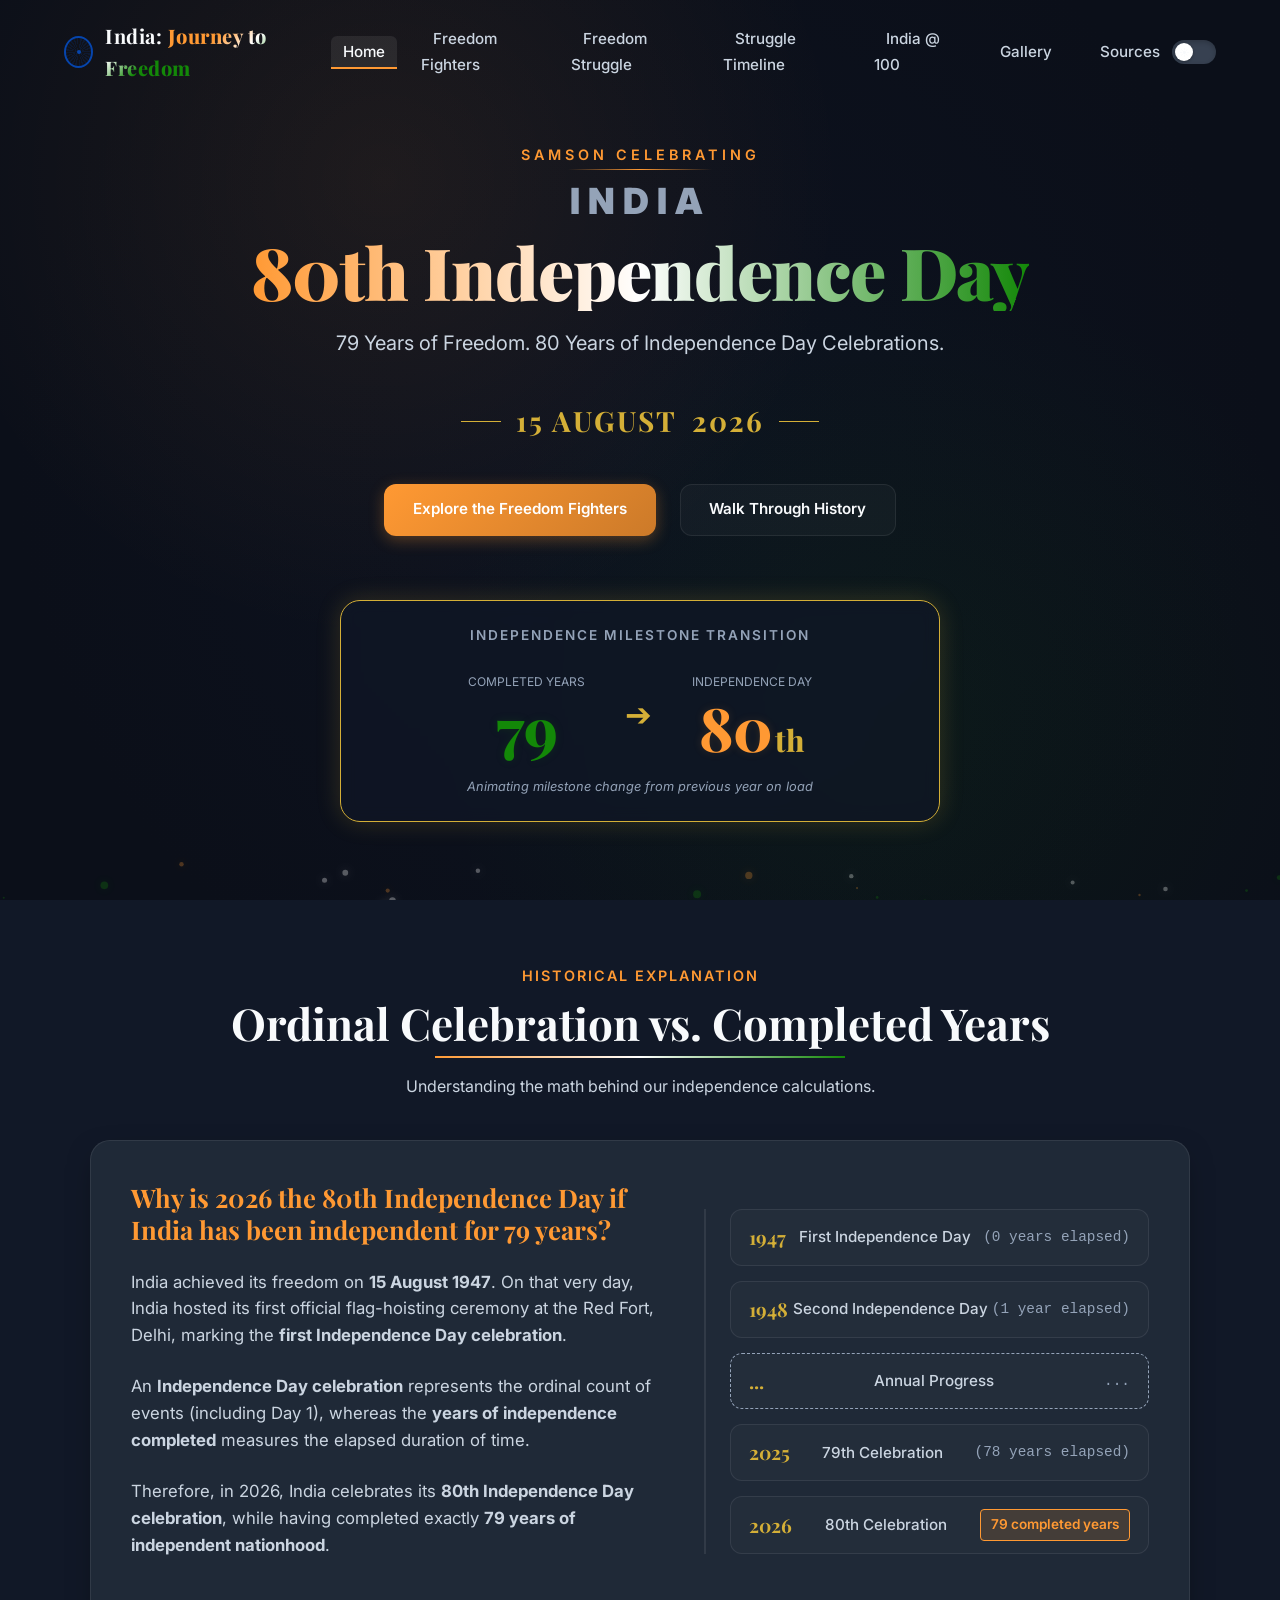
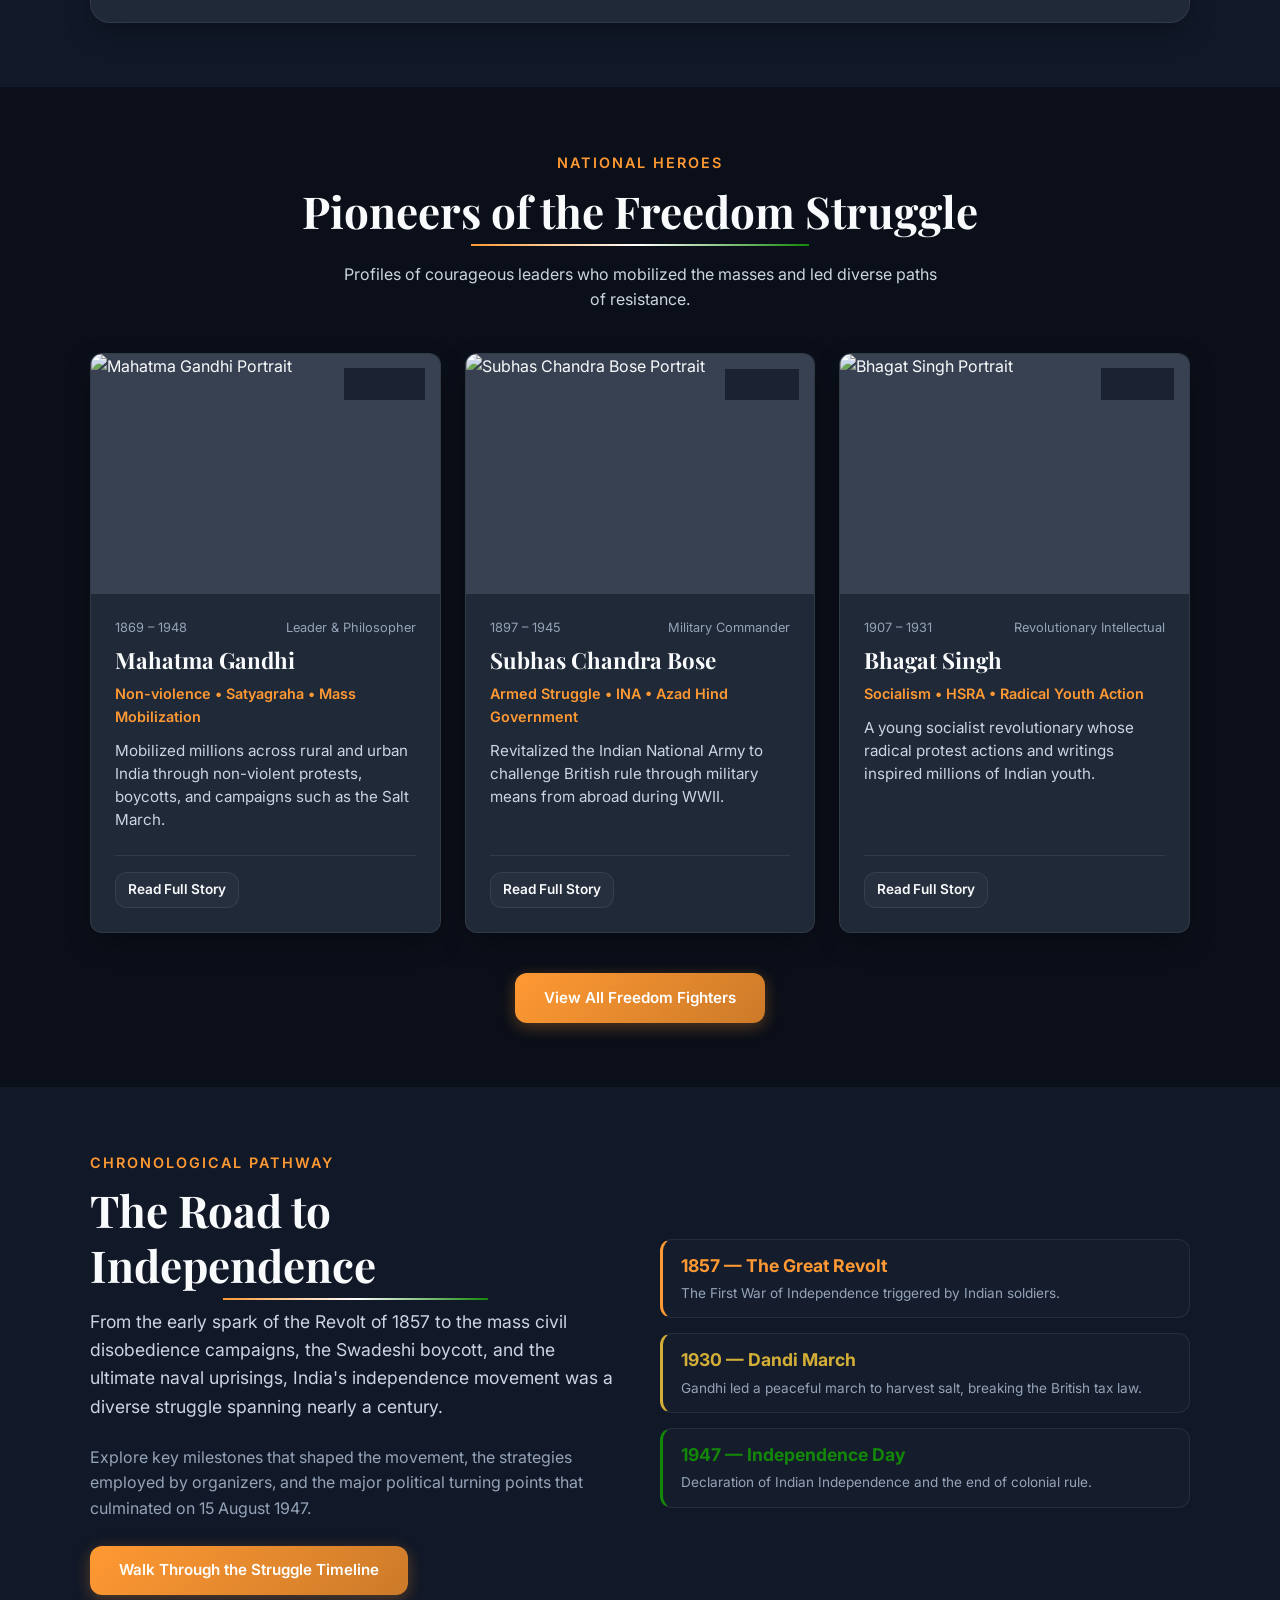
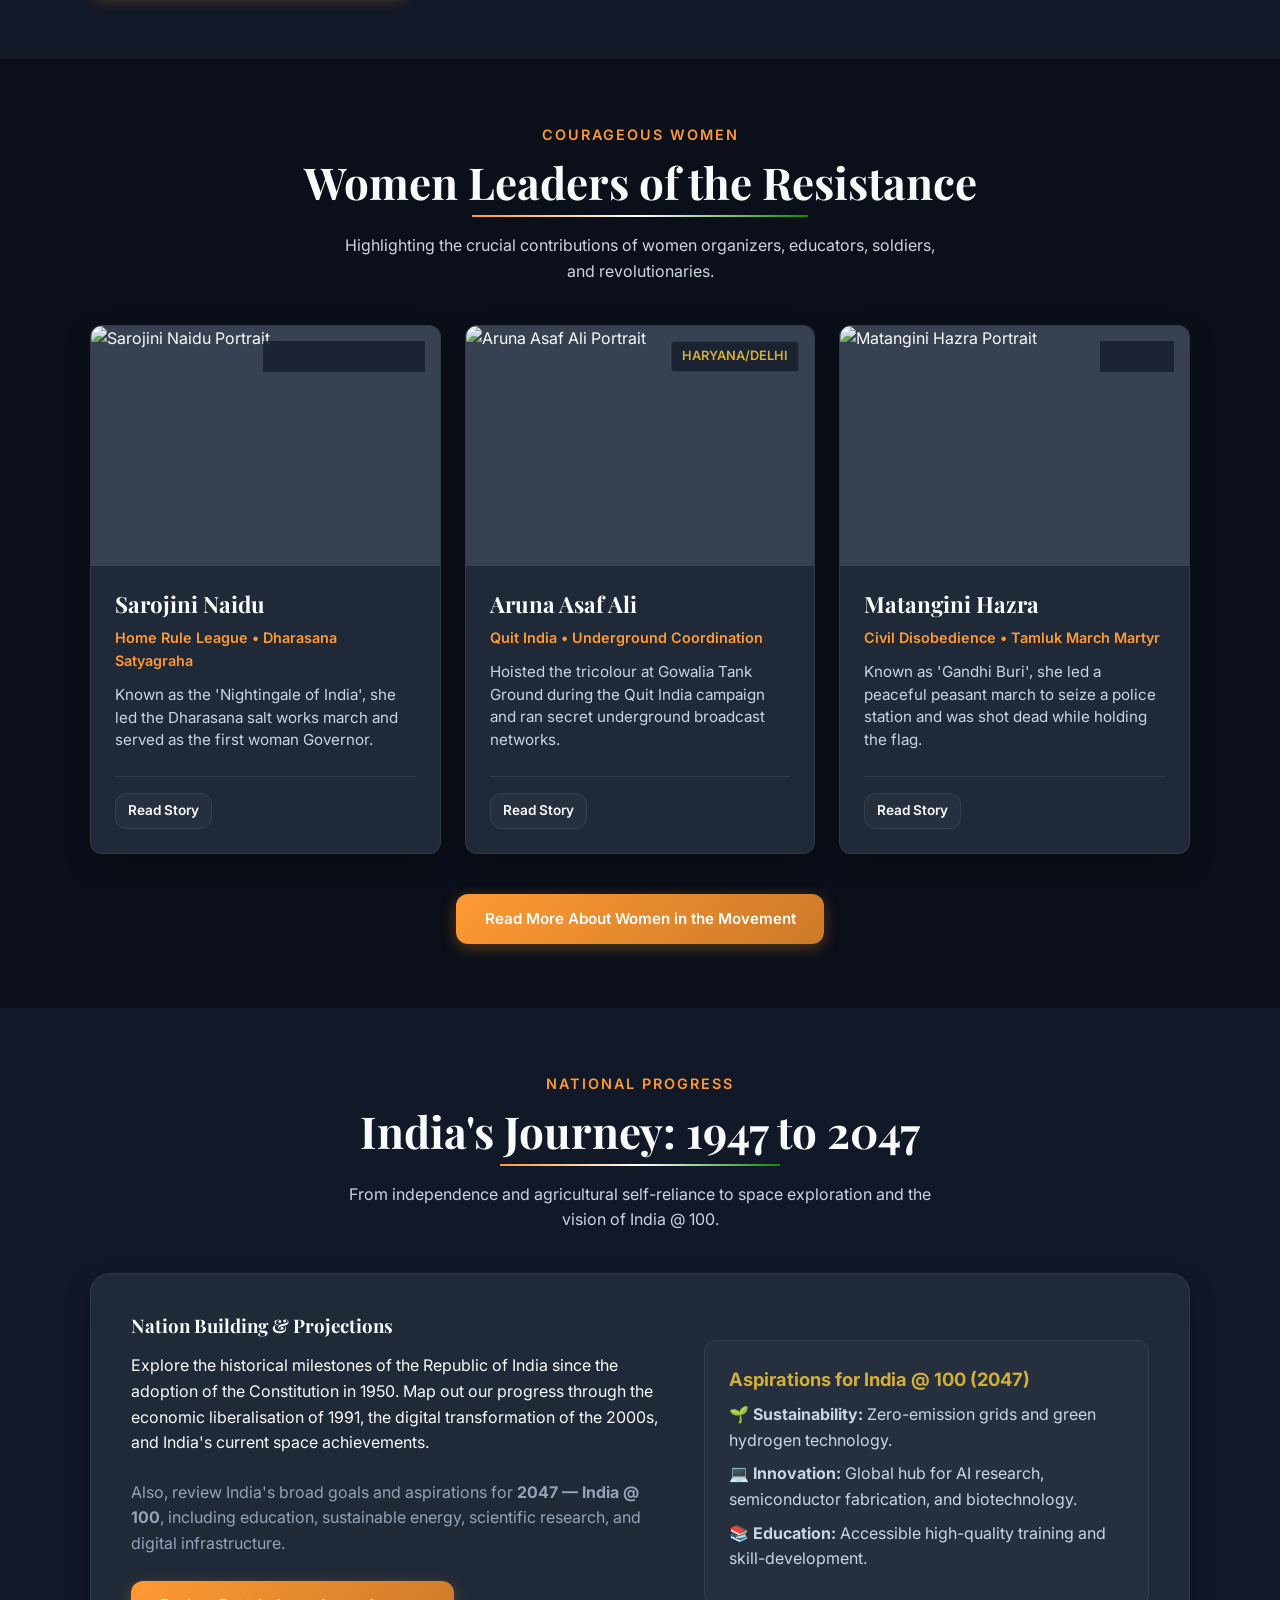
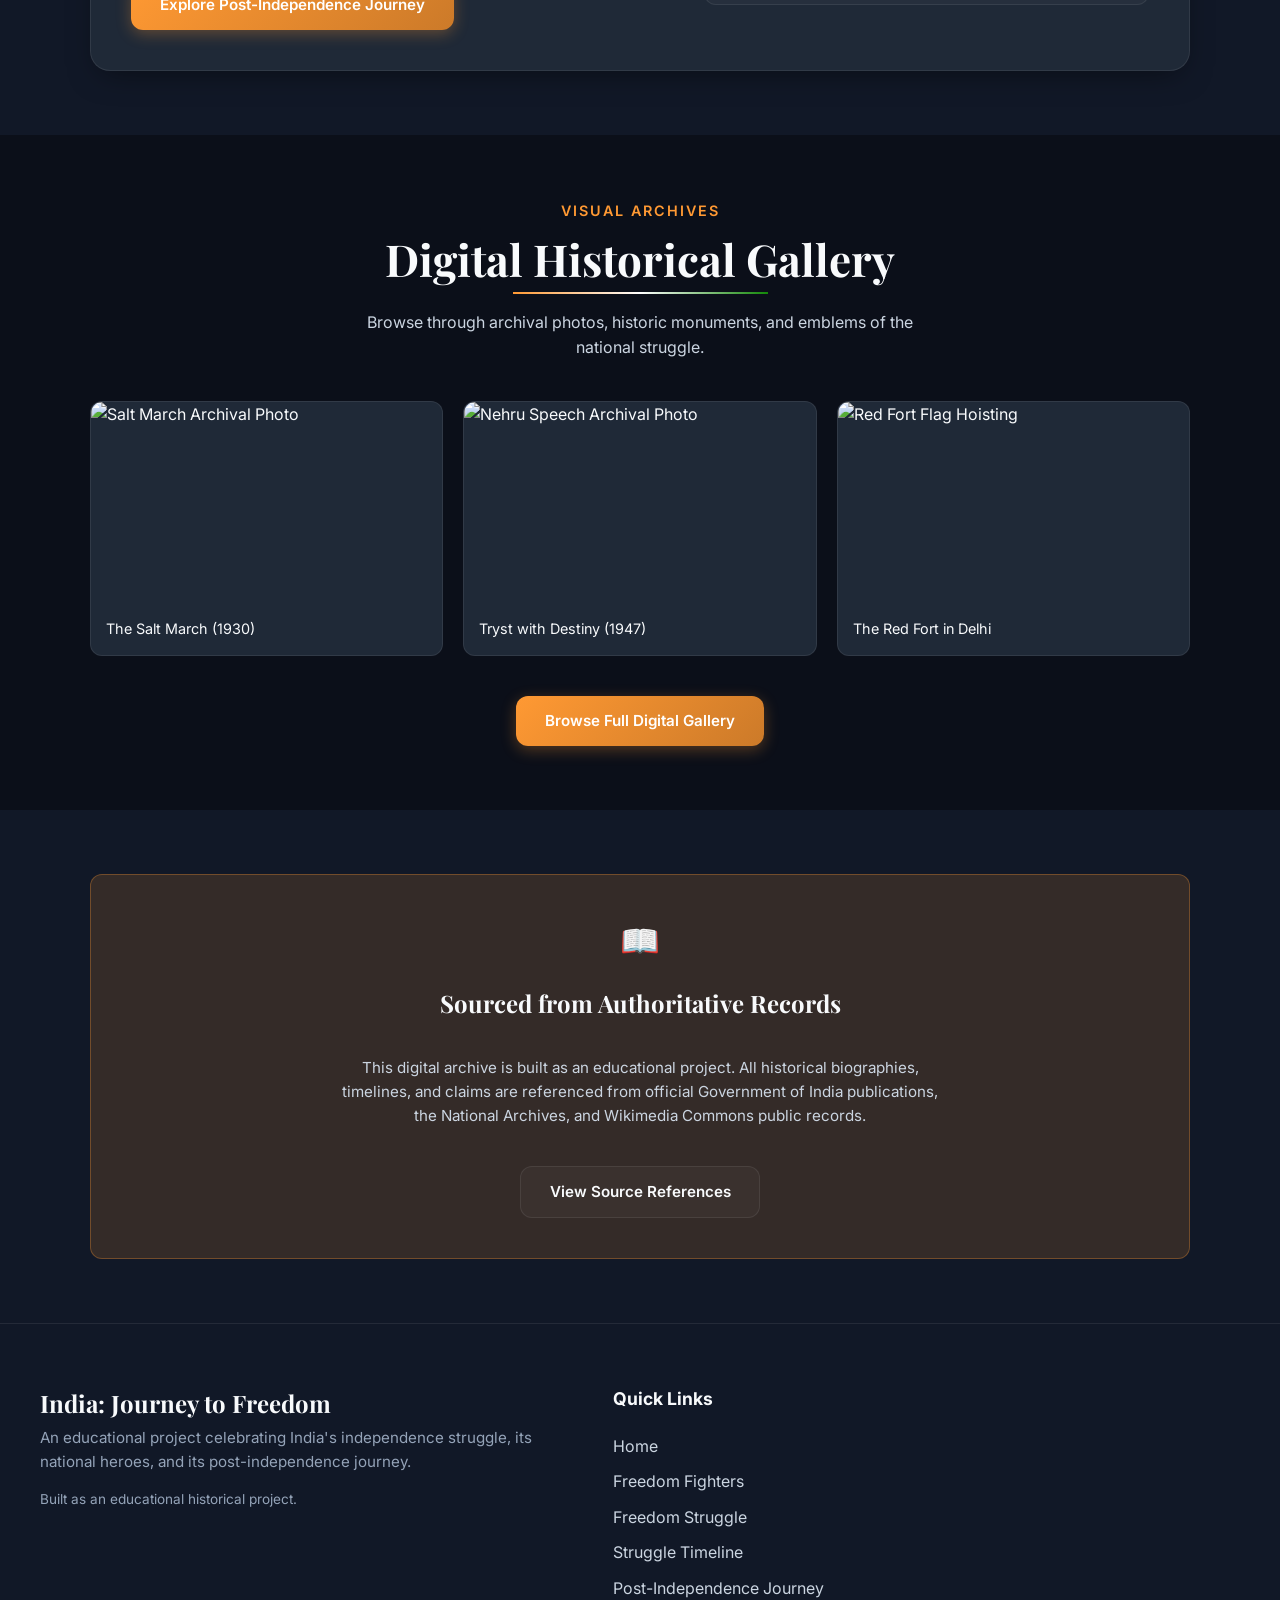
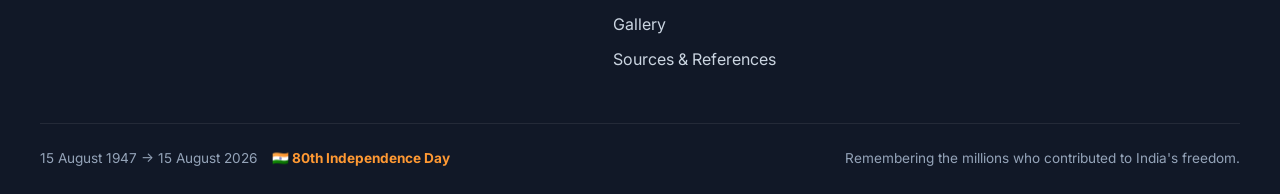
==== commit f1ce511e: "Add files via upload" ====
--- a/index.html
+++ b/index.html
@@ -295,7 +295,7 @@
       <div class="card-grid">
         <article class="card">
           <div class="card-img-wrap">
-            <img src="https://upload.wikimedia.org/wikipedia/commons/e/eb/Sarojini_Naidu_1947.jpg" alt="Sarojini Naidu Portrait" loading="lazy">
+            <img src="https://encrypted-tbn0.gstatic.com/images?q=tbn:ANd9GcTjkhOXlQbo1gHaXj_RjefT6fFKC4ySk-FSBfNEJEm2jEpi8nBBMtHub63wrumO-_DkEg1_QLn59FhARWjSzOayEMAy4AubvGgb3EyfuWCw&s=10" alt="Sarojini Naidu Portrait" loading="lazy">
             <span class="card-tag">Andhra/Telangana</span>
           </div>
           <div class="card-content">
@@ -310,7 +310,7 @@
 
         <article class="card">
           <div class="card-img-wrap">
-            <img src="https://upload.wikimedia.org/wikipedia/commons/a/af/Aruna_Asaf_Ali.png" alt="Aruna Asaf Ali Portrait" loading="lazy">
+            <img src="https://encrypted-tbn0.gstatic.com/images?q=tbn:ANd9GcSA7BBQNMBG8eblX7KzfRocDqHIUxqdvzIF5bwbXgQqjHzfDBlukWAFHC6veFbnTBXDg56j3jBy8Roz4Ktil_t7ClfURFMOW5h-kLKz07qD&s=10" alt="Aruna Asaf Ali Portrait" loading="lazy">
             <span class="card-tag">Haryana/Delhi</span>
           </div>
           <div class="card-content">
@@ -325,7 +325,7 @@
 
         <article class="card">
           <div class="card-img-wrap">
-            <img src="https://upload.wikimedia.org/wikipedia/commons/b/b3/Matangini_Hazra.jpg" alt="Matangini Hazra Portrait" loading="lazy">
+            <img src="https://upload.wikimedia.org/wikipedia/commons/thumb/6/6f/%22Gandhi_Buri%22_Matangini_Hazra.jpg/500px-%22Gandhi_Buri%22_Matangini_Hazra.jpg?utm_source=en.wikipedia.org&utm_campaign=parser&utm_content=thumbnail" alt="Matangini Hazra Portrait" loading="lazy">
             <span class="card-tag">Bengal</span>
           </div>
           <div class="card-content">
@@ -388,15 +388,15 @@
 
       <div style="display:grid; grid-template-columns: repeat(auto-fill, minmax(280px, 1fr)); gap: 20px; margin-top: var(--spacing-md);">
         <div style="background-color: var(--surface-primary); border-radius:var(--border-radius-md); overflow:hidden; border:1px solid var(--border-color);">
-          <img src="https://upload.wikimedia.org/wikipedia/commons/4/4e/Gandhi_salt_march.jpg" alt="Salt March Archival Photo" style="width:100%; height:200px; object-fit:cover;">
+          <img src="https://encrypted-tbn0.gstatic.com/images?q=tbn:ANd9GcR_qAzeKj8-EEjlzwb-nBSSHKktZg8mCAmtlSxssJHrce0tE4PL28zqkRu8&s=10" alt="Salt March Archival Photo" style="width:100%; height:200px; object-fit:cover;">
           <div style="padding:15px; font-size:0.9rem;">The Salt March (1930)</div>
         </div>
         <div style="background-color: var(--surface-primary); border-radius:var(--border-radius-md); overflow:hidden; border:1px solid var(--border-color);">
-          <img src="https://upload.wikimedia.org/wikipedia/commons/8/88/Jawaharlal_Nehru_delivering_his_Tryst_with_Destiny_speech.jpg" alt="Nehru Speech Archival Photo" style="width:100%; height:200px; object-fit:cover;">
+          <img src="https://encrypted-tbn0.gstatic.com/images?q=tbn:ANd9GcR6NbAL88uk7MAAVm_Q96quxe_IZaSPgLjje7_vU9jJv1GP4dcTWqG5D2Jq&s=10" alt="Nehru Speech Archival Photo" style="width:100%; height:200px; object-fit:cover;">
           <div style="padding:15px; font-size:0.9rem;">Tryst with Destiny (1947)</div>
         </div>
         <div style="background-color: var(--surface-primary); border-radius:var(--border-radius-md); overflow:hidden; border:1px solid var(--border-color);">
-          <img src="https://upload.wikimedia.org/wikipedia/commons/e/e0/Red_Fort_Delhi.jpg" alt="Red Fort Flag Hoisting" style="width:100%; height:200px; object-fit:cover;">
+          <img src="https://encrypted-tbn0.gstatic.com/images?q=tbn:ANd9GcRd0gujx2BSWNzncykZJwjk901buyNW4m72fh8pHqD7TuyZLmJFpO_aWbc&s=10" alt="Red Fort Flag Hoisting" style="width:100%; height:200px; object-fit:cover;">
           <div style="padding:15px; font-size:0.9rem;">The Red Fort in Delhi</div>
         </div>
       </div>
